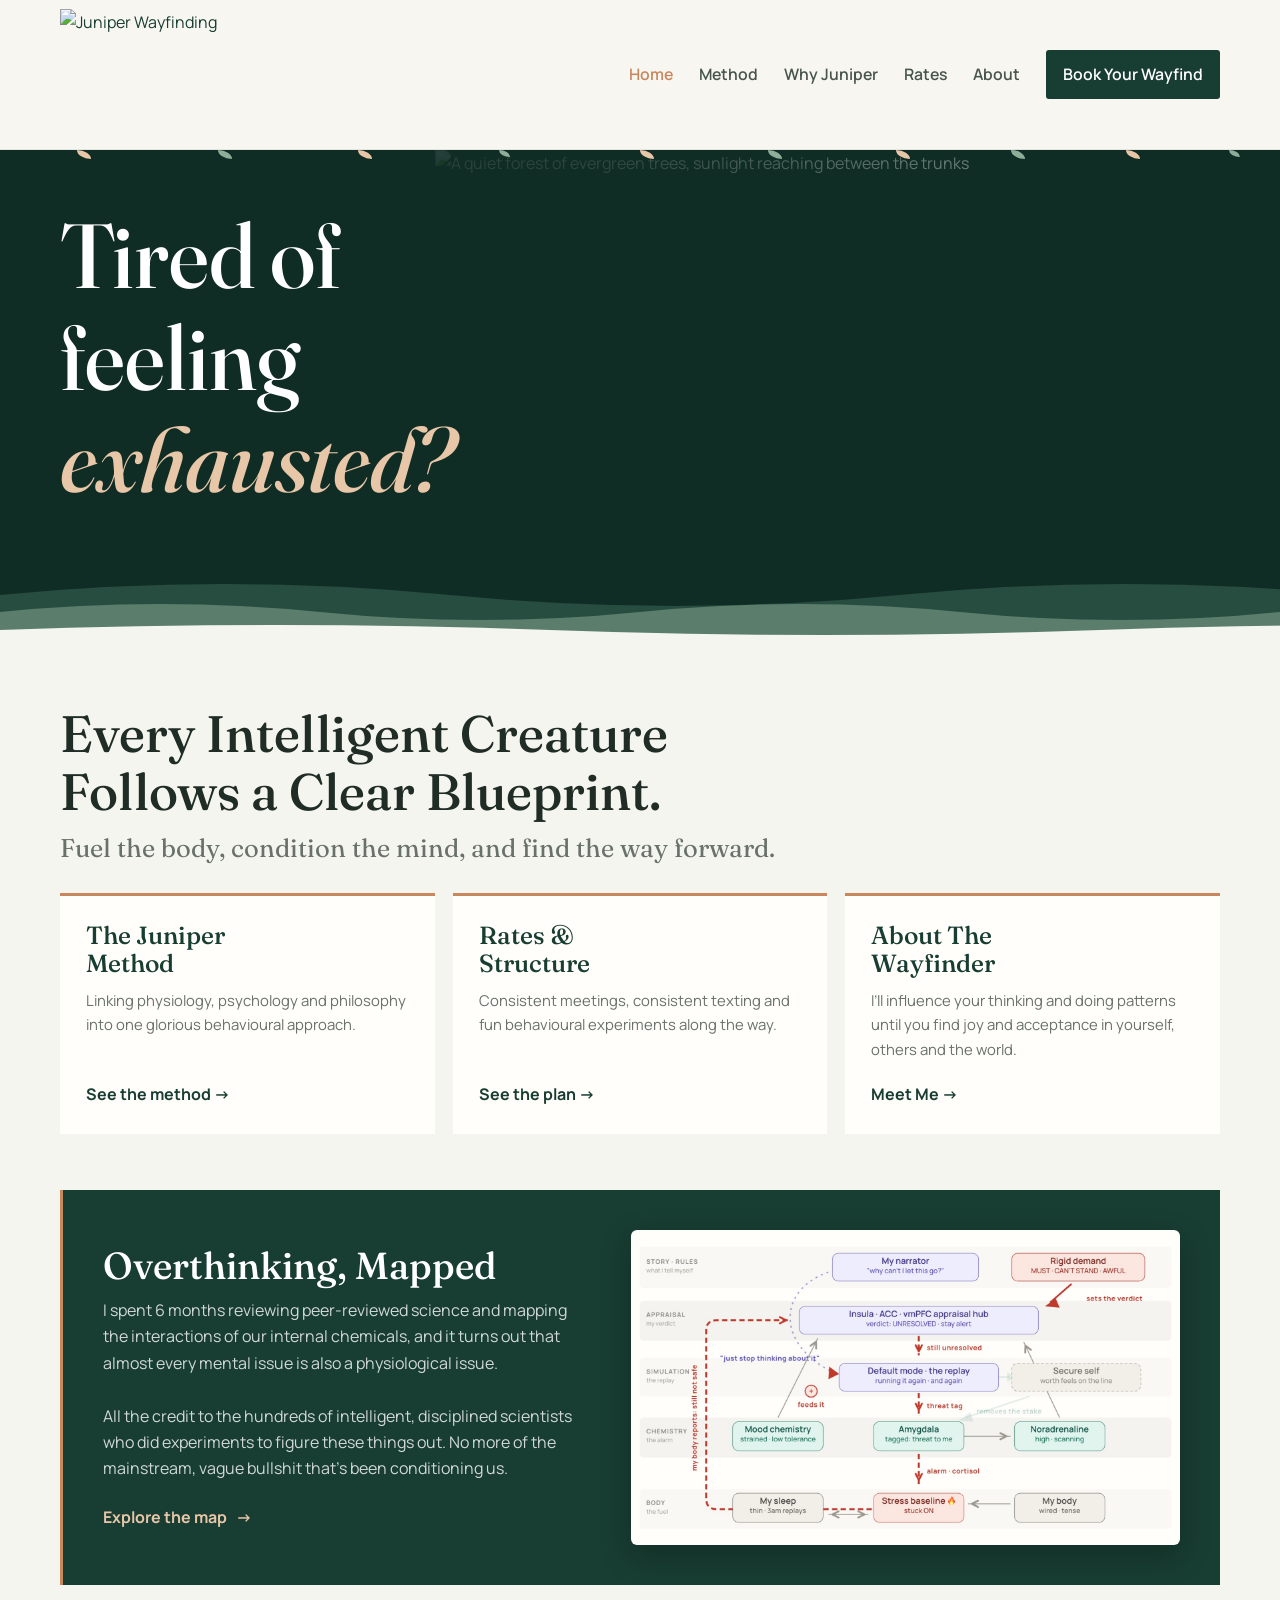
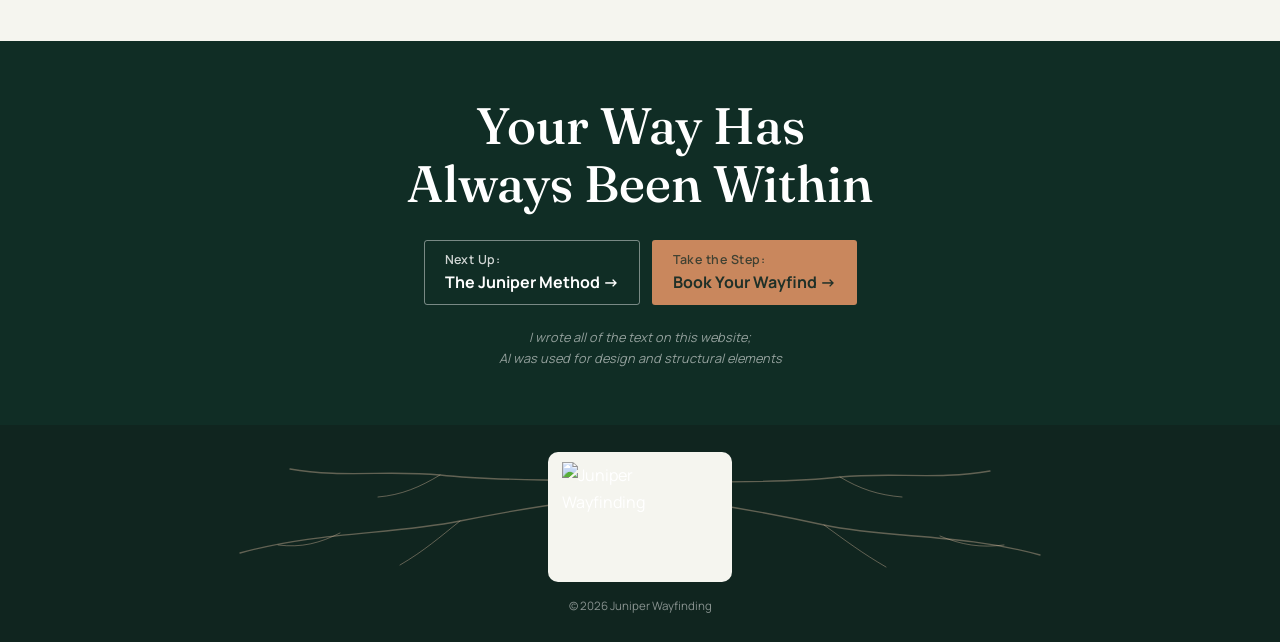
==== index.html @ cd5b99d9 "Update About, Method and home copy; single closing button on About - About: revised story, mistakes " ====
<!doctype html>
<html lang="en">
<head>
	<meta charset="utf-8"><meta name="viewport" content="width=device-width, initial-scale=1"><meta name="theme-color" content="#183d32">
	<meta name="description" content="Juniper Wayfinding offers therapy by video and phone that brings together physiology, psychology and philosophy to steady your body, untangle your mind and grow a secure sense of worth and direction. Tired of feeling exhausted, confused or hopeless? Start with a free 23-minute call.">
	<title>Juniper Wayfinding | Therapy for Body, Mind &amp; Meaning</title>
	<link rel="icon" href="favicon.svg" type="image/svg+xml"><link rel="icon" href="favicon-32.png" sizes="32x32" type="image/png"><link rel="apple-touch-icon" href="apple-touch-icon.png">
	<meta property="og:type" content="website"><meta property="og:site_name" content="Juniper Wayfinding"><meta property="og:title" content="Juniper Wayfinding | Therapy for Body, Mind &amp; Meaning"><meta property="og:description" content="Whole-person therapy for body, mind and worth, by video or phone. Start with a free 23-minute call."><meta property="og:url" content="https://juniperwayfinding.ca/"><meta property="og:image" content="https://juniperwayfinding.ca/og-image.png"><meta property="og:image:width" content="1200"><meta property="og:image:height" content="630"><meta property="og:image:alt" content="Juniper Wayfinding logo"><meta name="twitter:card" content="summary_large_image">
	<link rel="preconnect" href="https://fonts.googleapis.com"><link rel="preconnect" href="https://fonts.gstatic.com" crossorigin>
	<link href="https://fonts.googleapis.com/css2?family=Fraunces:ital,opsz,wght@0,9..144,400;0,9..144,500;0,9..144,600;1,9..144,400;1,9..144,500&family=Manrope:wght@400;500;600;700&display=swap" rel="stylesheet"><link rel="stylesheet" href="site.css">
</head>
<body>
	<header class="site-header home-header"><nav class="nav-wrap shell" aria-label="Main navigation">
		<a class="brand" href="index.html" aria-label="Juniper Wayfinding home"><img class="brand-logo" src="logo_tr.png" width="600" height="421" alt="Juniper Wayfinding"></a>
		<button class="menu-toggle" type="button" aria-label="Open navigation" aria-expanded="false" aria-controls="site-links"><svg viewBox="0 0 24 24" fill="none" stroke="currentColor" stroke-width="1.8" aria-hidden="true"><path d="M4 7h16M4 12h16M4 17h16"/></svg></button>
		<div class="nav-links" id="site-links"><a href="index.html" aria-current="page">Home</a><a href="method.html">Method</a><a href="why-juniper.html">Why Juniper</a><a href="rates.html">Rates</a><a href="about.html">About</a><a class="nav-book" href="booking.html">Book Your Wayfind</a></div>
	</nav></header>
	<main>
		<section class="hero" aria-labelledby="hero-title">
			<img class="hero-image" src="https://images.unsplash.com/photo-1448375240586-882707db888b?auto=format&fit=crop&w=2000&q=85" alt="A quiet forest of evergreen trees, sunlight reaching between the trunks" fetchpriority="high">
			<div class="hero-inner shell">
				<div class="hero-copy">
										<h1 id="hero-title"><span class="sr-only">Tired of feeling exhausted, confused or hopeless?</span><span aria-hidden="true">Tired of<br>feeling<br><em><span class="hero-word">exhausted</span>?</em></span></h1>
				</div>
			</div>
			<div class="hero-leaves" aria-hidden="true"><span class="hl hl-1"><i></i></span><span class="hl hl-2"><i></i></span><span class="hl hl-3"><i></i></span><span class="hl hl-4"><i></i></span><span class="hl hl-5"><i></i></span><span class="hl hl-6"><i></i></span><span class="hl hl-7"><i></i></span><span class="hl hl-8"><i></i></span><span class="hl hl-9"><i></i></span><span class="hl hl-10"><i></i></span></div>
			<div class="hero-ridge" aria-hidden="true"><div class="ridge ridge-back"></div><div class="ridge ridge-mid"></div><div class="ridge ridge-front"></div></div>
		</section>
		<section class="section"><div class="shell"><div class="section-head reveal"><h2>Every Intelligent Creature Follows a Clear Blueprint.</h2><p class="equation-sub">Fuel the body, condition the mind, and find the way forward.</p></div>
			<div class="home-paths">
				<a class="path-link reveal" href="method.html"><h3>The Juniper<br>Method</h3><p>Linking physiology, psychology and philosophy into one glorious behavioural approach.</p><span>See the method →</span></a>
				<a class="path-link reveal" href="rates.html"><h3>Rates &amp;<br>Structure</h3><p>Consistent meetings, consistent texting and fun behavioural experiments along the way.</p><span>See the plan →</span></a>
				<a class="path-link reveal" href="about.html"><h3>About The<br>Wayfinder</h3><p>I’ll influence your thinking and doing patterns until you find joy and acceptance in yourself, others and the world.</p><span>Meet Me →</span></a>
			</div>
		</div></section>
		<section class="proof"><div class="shell"><a class="proof-card reveal" href="ruminate.html"><div><h2>Overthinking, Mapped</h2><p>I spent 6 months reviewing peer-reviewed science and mapping the interactions of our internal chemicals, and it turns out that almost every mental issue is also a physiological issue.<br><br>All the credit to the hundreds of intelligent, disciplined scientists who did experiments to figure these things out. No more of the mainstream, vague bullshit that's been conditioning us.</p><span class="proof-cta">Explore the map <span aria-hidden="true">→</span></span></div><figure class="proof-visual"><img src="model-preview.jpg" width="1600" height="900" loading="lazy" alt="Demetri’s overthinking map: a red loop running from the appraisal hub through the replay, amygdala and stress baseline, then back up through the body."></figure></a></div></section>
		<section class="closing closing-leaves"><div class="leaf-fall-zone" aria-hidden="true"><span class="leaf leaf-1"></span><span class="leaf leaf-2"></span><span class="leaf leaf-3"></span><span class="leaf leaf-4"></span><span class="leaf leaf-5"></span><span class="leaf leaf-6"></span></div><div class="shell"><h2>Your Way Has Always Been Within</h2><div class="actions" style="justify-content:center"><a class="button button-quiet" href="method.html"><span class="button-lines"><span class="button-kicker">Next Up:</span><span>The Juniper Method&nbsp;<span aria-hidden="true">→</span></span></span></a><a class="button button-shine" href="booking.html"><span class="button-lines"><span class="button-kicker">Take the Step:</span><span>Book Your Wayfind&nbsp;<span aria-hidden="true">→</span></span></span></a></div><p class="ai-note">I wrote all of the text on this website;<br>AI was used for design and structural elements</p></div></section>
	</main>
	<footer class="footer"><svg class="footer-roots" viewBox="0 0 1200 150" preserveAspectRatio="xMidYMin slice" aria-hidden="true"><path class="fr-1" pathLength="1" d="M600 70C540 74 480 84 420 96C350 110 280 106 200 128"/><path class="fr-1" pathLength="1" d="M600 70C660 76 720 86 784 100C850 114 920 108 1000 130"/><path class="fr-2" pathLength="1" d="M600 60C540 52 470 58 400 50C350 45 300 53 250 44"/><path class="fr-2" pathLength="1" d="M600 60C660 54 730 60 800 52C850 47 900 55 950 46"/><path class="fr-2" pathLength="1" d="M600 84C570 102 548 118 516 142"/><path class="fr-2" pathLength="1" d="M600 84C630 104 658 122 690 146"/><path class="fr-3" pathLength="1" d="M420 96C400 112 384 126 360 140"/><path class="fr-3" pathLength="1" d="M300 108C280 118 262 123 238 120"/><path class="fr-3" pathLength="1" d="M784 100C806 116 822 128 846 142"/><path class="fr-3" pathLength="1" d="M900 111C922 120 940 123 964 120"/><path class="fr-3" pathLength="1" d="M400 50C380 62 362 70 338 72"/><path class="fr-3" pathLength="1" d="M800 52C820 64 838 70 862 72"/></svg>
		<div class="footer-inner shell"><a class="brand" href="index.html"><img class="brand-logo" src="logo_tr.png" width="600" height="421" alt="Juniper Wayfinding"></a><p class="footer-copy">© <span id="year"></span> Juniper Wayfinding</p></div>
	</footer>
	<script src="site.js" defer></script>
</body>
</html>
---- site.css ----
:root{--space:56px;--forest:#183d32;--deep:#102d25;--green:#315b4b;--orange:#c9875d;--orange-light:#e8c6a8;--stone:#747c76;--stone-light:#e3e6df;--paper:#f5f5ef;--white:#fffefa;--ink:#202c26;--muted:#69716b;--serif:"Fraunces",Georgia,serif;--sans:"Manrope",sans-serif;--content:1160px}
:focus-visible{outline:2px solid var(--orange);outline-offset:4px}.hero-copy{animation:copy-arrive .8s cubic-bezier(.2,.7,.2,1) both}@keyframes copy-arrive{from{opacity:0;transform:translateY(12px)}to{opacity:1;transform:translateY(0)}}.path-link{transition:box-shadow .25s}.path-link:hover{box-shadow:0 12px 28px rgb(24 61 50 / 9%)}
*{box-sizing:border-box}html{scroll-behavior:smooth;scroll-padding-top:90px}body{margin:0;background:var(--paper);color:var(--ink);font:16px/1.65 var(--sans);-webkit-font-smoothing:antialiased}img{display:block;max-width:100%}a{color:inherit}button,input,select,textarea{font:inherit}.shell{width:min(var(--content),calc(100% - 48px));margin-inline:auto}.eyebrow{margin:0 0 14px;color:var(--orange);font-size:.73rem;font-weight:700;letter-spacing:.13em;text-transform:uppercase}h1,h2,h3,p{margin-top:0}h1,h2,h3{font-family:var(--serif);font-weight:500;line-height:1.12}h2{margin-bottom:20px;font-size:clamp(2.2rem,4vw,3.45rem)}h3{font-size:1.35rem}.lede{max-width:660px;color:var(--muted);font-size:1.08rem}.section{padding:var(--space) 0}.section-flush-top{padding-top:0}.section-head{max-width:740px;margin-bottom:calc(var(--space) * .5)}.section-head p:last-child{margin-bottom:0}.button{display:inline-flex;min-height:49px;align-items:center;justify-content:center;gap:9px;padding:12px 20px;border:1px solid transparent;border-radius:3px;background:var(--orange);color:#1f3028;font-weight:700;text-decoration:none;transition:background .2s}.button:hover{background:#e79b70}.button-green{background:var(--forest);color:white}.button-green:hover{background:var(--green)}.button-quiet{border-color:rgb(255 255 255 / 44%);background:transparent;color:white}.button-quiet:hover{background:rgb(255 255 255 / 10%)}.actions{display:flex;flex-wrap:wrap;align-items:center;gap:12px}
.site-header{position:sticky;z-index:20;top:0;border-bottom:1px solid rgb(24 61 50 / 9%);background:rgb(247 246 240 / 95%);backdrop-filter:blur(14px)}.nav-wrap{display:flex;min-height:76px;align-items:center;justify-content:space-between;gap:26px}.brand{display:inline-flex;align-items:center;gap:11px;color:var(--forest);text-decoration:none}.brand-mark{width:36px;height:42px}.brand-name{display:grid;gap:1px;font-size:1rem;font-weight:700;line-height:1.1}.brand-name small{color:var(--stone);font-size:.64rem;font-weight:600;letter-spacing:.13em;text-transform:uppercase}.nav-links{display:flex;align-items:center;gap:26px}.nav-links a{color:#47554d;font-size:.99rem;font-weight:600;text-decoration:none;transition:color .2s}.nav-links a:hover,.nav-links a[aria-current=page]{color:var(--orange)}.nav-links .nav-sub{display:none}.nav-links .nav-book{padding:11px 17px;border-radius:3px;background:var(--forest);color:white}.nav-links .nav-book:hover{background:var(--green);color:white}.menu-toggle{display:none;width:44px;height:44px;border:1px solid var(--stone-light);border-radius:3px;background:transparent;color:var(--forest);cursor:pointer}.menu-toggle svg{width:20px;height:20px}
.hero{position:relative;display:flex;align-items:center;overflow:hidden;background:var(--deep);color:white}.hero::before{position:absolute;z-index:1;inset:0;background:linear-gradient(90deg,rgb(16 45 37 / 97%) 0%,rgb(16 45 37 / 85%) 48%,rgb(16 45 37 / 28%) 100%);content:""}.hero-image{position:absolute;inset:0 0 0 34%;width:66%;height:100%;object-fit:cover;object-position:center 54%;opacity:.82}.hero-inner{position:relative;z-index:2;padding-block:55px 115px}.hero-copy{max-width:650px}.hero .eyebrow,.page-hero .eyebrow{color:var(--orange-light)}.hero h1{max-width:700px;margin-bottom:24px;font-size:clamp(3.2rem,7.1vw,6.2rem);letter-spacing:0}.hero h1 em{color:var(--orange-light);font-weight:500}.hero-copy>p:not(.eyebrow){max-width:min(520px,85%);margin-bottom:0;color:rgb(255 255 255 / 84%);font-size:1.5rem}.hero-note{display:flex;align-items:center;gap:11px;margin-top:40px;color:rgb(255 255 255 / 74%);font-size:.82rem}.hero-note span{width:36px;height:1px;background:var(--orange)}.page-hero{position:relative;overflow:hidden;padding:calc(var(--space) * 1.15) 0;background:var(--forest);color:white}.page-hero h1{max-width:800px;margin-bottom:18px;font-size:clamp(2.9rem,6vw,5.2rem)}.page-hero h1:last-child{margin-bottom:0}.hero-warning{color:var(--orange-light)}.page-hero p:not(.eyebrow){max-width:650px;margin-bottom:0;color:rgb(255 255 255 / 79%);font-size:1.25rem}.page-hero .shell{position:relative;z-index:2}.page-hero-image{position:absolute;inset:0 0 0 48%;width:52%;height:100%;object-fit:cover;opacity:.28;mask-image:linear-gradient(90deg,transparent,black 35%)}
.belief{padding:25px 0;background:var(--orange);color:#27362e}.belief-inner{display:flex;align-items:center;justify-content:space-between;gap:32px}.belief p{max-width:830px;margin:0;font-family:var(--serif);font-size:clamp(1.25rem,2.5vw,1.9rem);line-height:1.35}.belief-label{flex:0 0 auto;font-size:.7rem;font-weight:700;letter-spacing:.12em;text-transform:uppercase}.questions{background:#f0f0e9}.question-grid{display:grid;grid-template-columns:.8fr 1.2fr;gap:65px;align-items:start}.question-grid h2{max-width:440px}.question-list{display:grid;grid-template-columns:1fr 1fr;gap:0 28px;margin:0;padding:0;list-style:none}.question-list li{position:relative;padding:10px 0 10px 22px;border-top:1px solid #d7dbd4;color:#425148;font-family:var(--serif);font-size:1.28rem;line-height:1.4}.question-list li::before{position:absolute;top:calc(10px + .7em - 3px);left:2px;width:6px;height:6px;border-radius:50%;background:var(--orange);content:""}.home-paths{display:grid;grid-template-columns:repeat(auto-fit,minmax(230px,1fr));gap:18px}.path-link{display:flex;min-height:190px;flex-direction:column;align-items:flex-start;padding:26px;border-top:3px solid var(--orange);background:var(--white);text-decoration:none;transition:box-shadow .25s}.path-link span{margin-top:auto;color:var(--forest);font-weight:700}.path-link h3{margin-bottom:10px;color:var(--forest);font-size:1.55rem}.path-link p{margin:0 0 20px;color:var(--muted);font-size:.93rem}.home-end{padding:57px 0;background:var(--forest);color:white}.home-end .shell{display:flex;align-items:center;justify-content:space-between;gap:28px}.home-end h2{max-width:630px;margin:0;font-size:clamp(1.8rem,3.3vw,2.7rem)}
.method-intro{display:grid;grid-template-columns:1fr .75fr;align-items:end;gap:44px}.method-intro .lede{margin-bottom:5px}.tree-map{display:grid;grid-template-columns:1fr 1fr;align-items:center;gap:clamp(30px,7vw,90px);margin-top:45px;padding:34px;border:1px solid var(--stone-light);background:var(--white)}.tree-art{width:100%;max-width:400px;margin-inline:auto}.tree-list{display:grid;gap:21px}.truth-list{margin:0;padding:0;list-style:none}.truth-list li{position:relative;padding-left:20px}.truth-list li+li{margin-top:6px}.truth-list li::before{position:absolute;top:.7em;left:2px;width:6px;height:6px;margin-top:-3px;border-radius:50%;background:var(--orange);content:""}.why .prose p.source-link{margin-top:34px;padding-top:22px;border-top:1px solid rgb(255 255 255 / 18%);color:rgb(255 255 255 / 65%);font-size:.92rem}.source-link a{display:block;margin-bottom:4px;color:var(--orange-light);font-family:var(--serif);font-size:1.3rem;text-decoration:none}.source-link a:hover{text-decoration:underline;text-underline-offset:4px}.hero-jumps{margin-top:30px}.equation-sub{margin:-8px 0 0;color:var(--muted);font-family:var(--serif);font-size:clamp(1.25rem,2vw,1.6rem);line-height:1.3}.about-copy p a{color:var(--orange-light);text-underline-offset:3px}.about-copy p a:hover{color:white}.about-copy .beliefs-lead{margin-top:26px;color:var(--orange-light)!important;font-family:var(--serif);font-size:1.3rem}.credentials-lead{margin:0 0 14px;color:var(--muted);font-family:var(--serif);font-size:1.6rem;line-height:1.25;font-style:italic}.quick:has(+ .layers-section){padding-bottom:calc(var(--space) * .6)}.quick-flow>:last-child{margin-bottom:0}.layers-section{padding-top:calc(var(--space) * .6)}.method-intro h2{margin-bottom:0}.layers-section .tree-photo{margin-top:calc(var(--space) * .4)}.tree-photo{margin:calc(var(--space) * .6) 0 0}.tree-photo img{display:block;width:100%;height:auto;aspect-ratio:2056/1536;object-fit:cover;object-position:92.6% 50%;--lean:6%;clip-path:polygon(var(--lean) 0,100% 0,calc(100% - var(--lean)) 100%,0 100%)}.tree-step{display:grid;grid-template-columns:46px 1fr;gap:15px}.step-number{display:grid;width:42px;height:42px;place-items:center;border:1px solid var(--orange);border-radius:50%;color:var(--forest);font-family:var(--serif);font-size:1.2rem}.tree-step h3{margin:0 0 5px;color:var(--forest);font-size:1.3rem}.tree-step p{margin:0;color:var(--muted);font-size:.93rem}.layers{display:grid;gap:14px;margin-top:calc(var(--space) * .6)}.layer{display:grid;grid-template-columns:68px minmax(210px,.75fr) 1.25fr;gap:22px;padding:28px 0;border-top:1px solid var(--stone-light)}.layer-index{color:var(--orange);font-family:var(--serif);font-size:2.15rem}.layer h3{margin:0 0 12px;color:var(--forest);font-size:1.7rem}.layer blockquote{margin:0;color:var(--stone);font-family:var(--serif);font-size:1rem;font-style:italic;line-height:1.55}.layer-content>p{margin-bottom:14px;color:var(--muted)}.practice-list{display:grid;grid-template-columns:1fr 1fr;gap:9px 18px;margin:0;padding:0;list-style:none}.practice-list li{display:flex;gap:9px;color:#46534b;font-size:.9rem}.practice-list li::before{color:var(--orange);content:"✦"}.method-close{max-width:780px;margin:38px auto 0;text-align:center}.method-close p{color:var(--muted)}
.about{background:var(--forest);color:white}.about-grid{display:grid;grid-template-columns:.8fr 1fr;align-items:center;gap:clamp(45px,8vw,100px)}.about-photo{position:relative;min-height:480px}.about-photo img{width:100%;height:480px;object-fit:cover;object-position:center}.about-photo::after{position:absolute;inset:15px -15px -15px 15px;z-index:-1;border:1px solid var(--orange);content:""}.about .eyebrow{color:var(--orange-light)}.about-copy p{color:rgb(255 255 255 / 78%)}.signature{margin-top:26px;color:var(--orange-light)!important;font-family:var(--serif);font-size:1.4rem}.values{display:grid;grid-template-columns:repeat(3,1fr);gap:28px;margin-top:48px;padding-top:27px;border-top:1px solid rgb(255 255 255 / 22%)}.values strong{display:block;margin-bottom:6px;color:var(--orange-light);font-family:var(--serif);font-size:1.24rem;font-weight:500}.values span{color:rgb(255 255 255 / 70%);font-size:.88rem}.rates-grid,.booking-grid{display:grid;grid-template-columns:1fr 1fr;gap:clamp(42px,8vw,90px);align-items:start}.rate-list{border-top:1px solid #d9ddd5}.rate-row{display:flex;align-items:start;justify-content:space-between;gap:18px;padding:21px 0;border-bottom:1px solid #d9ddd5}.rate-row h3{margin:0 0 5px;color:var(--forest);font-size:1.2rem}.rate-row p{margin:0;color:var(--muted);font-size:.9rem}.rate-value{flex:0 0 auto;color:var(--forest);font-size:.9rem;font-weight:700;text-align:right}.rate-note{margin-top:23px;padding:25px;border-left:3px solid var(--orange);background:#edeee8}.rate-note h3{color:var(--forest);font-size:1.4rem}.rate-note p{margin-bottom:13px;color:var(--muted);font-size:.93rem}.rate-note p:last-child{margin:0}.rate-note a{color:var(--forest);font-weight:700;text-underline-offset:3px}.booking{background:#edeee8}.booking-copy>p{color:var(--muted)}.booking-points{display:grid;gap:13px;margin:28px 0 0;padding:0;list-style:none}.booking-points li{display:flex;gap:12px;color:#46534b}.booking-points li::before{color:var(--orange);content:"✦"}.booking-form{padding:30px;background:var(--white)}.form-row{display:grid;grid-template-columns:1fr 1fr;gap:16px}.field{display:grid;gap:7px;margin-bottom:16px}.field label{color:var(--forest);font-size:.83rem;font-weight:700}.field input,.field select,.field textarea{width:100%;min-height:47px;padding:11px 12px;border:1px solid #cdd2ca;border-radius:2px;outline:none;background:white;color:var(--ink)}.field textarea{min-height:94px;resize:vertical}.field input:focus,.field select:focus,.field textarea:focus{border-color:var(--green);box-shadow:0 0 0 3px rgb(49 91 75 / 13%)}.privacy-note{margin:0 0 18px;color:var(--stone);font-size:.79rem}.booking-form .button{border:0;cursor:pointer}.form-status{min-height:1.5em;margin:13px 0 0;color:var(--forest);font-size:.89rem}.closing{padding:var(--space) 0;background:var(--deep);color:white;text-align:center}.closing .eyebrow{color:var(--orange-light)}.closing h2{max-width:760px;margin:0 auto 18px;text-wrap:balance}.closing h2+.actions{margin-top:28px}.closing p{max-width:580px;margin:0 auto 25px;color:rgb(255 255 255 / 75%)}.closing .closing-lede{font-size:1.25rem;text-wrap:balance}.footer{padding:27px 0;background:#10251f;color:rgb(255 255 255 / 72%)}.footer-inner{display:grid;grid-template-columns:auto 1fr;align-items:center;gap:20px 34px}.footer-copy{grid-column:1/-1;margin:0;padding-top:16px;border-top:1px solid rgb(255 255 255 / 12%);color:rgb(255 255 255 / 50%);font-size:.72rem!important;text-align:left}.footer-contact{display:grid;gap:2px;text-align:left}.footer .brand{color:white}.footer .brand-name small{color:rgb(255 255 255 / 62%)}.footer p{margin:0;font-size:.78rem}.footer-links{display:flex;gap:18px}.footer-links a{font-size:.82rem;text-decoration:none}.footer-links a:hover{color:var(--orange-light)}.reveal{opacity:0;transform:translateY(18px);transition:opacity .65s,transform .65s}.reveal.is-visible{opacity:1;transform:translateY(0)}
@media(prefers-reduced-motion:reduce){*,*::before,*::after{scroll-behavior:auto!important;animation-duration:.01ms!important;animation-iteration-count:1!important;transition-duration:.01ms!important}.reveal{opacity:1;transform:none}}
@media(max-width:1080px){.nav-links{gap:16px}.nav-links a{font-size:.92rem}}
@media(max-width:940px){.menu-toggle{display:grid;place-items:center}.nav-links{position:absolute;top:100%;right:0;left:0;display:none;align-items:stretch;gap:0;padding:6px 24px 14px;border-bottom:1px solid var(--stone-light);background:var(--paper)}.nav-links.is-open{display:grid}.nav-links .nav-sub{display:block;margin-top:-5px;padding:3px 8px 2px 22px;border-left:2px solid var(--orange-light);margin-left:10px;color:var(--muted);font-size:.88rem}.nav-links a{padding:8px;font-size:1.09rem}.nav-links .nav-book,.nav-links .nav-book:hover{margin-top:0;padding:8px;border-radius:0;background:none;color:#47554d;text-align:left}.nav-links .nav-book:hover{color:var(--orange)}}
@media(max-width:850px){.question-grid{gap:34px}.layer{grid-template-columns:54px minmax(180px,.75fr) 1.25fr;gap:16px}.rates-grid,.booking-grid{gap:40px}}
@media(max-width:680px){:root{--space:44px}html{scroll-padding-top:72px}.shell{width:min(var(--content),calc(100% - 36px))}.section{padding:var(--space) 0}.nav-wrap{min-height:68px}.hero::before{background:linear-gradient(90deg,rgb(16 45 37 / 89%),rgb(16 45 37 / 56%)),linear-gradient(0deg,rgb(16 45 37 / 40%),transparent)}.hero-image{inset:0;width:100%;opacity:.65;object-position:58% center}.hero-inner{padding-block:37px 110px}.hero h1{font-size:clamp(2.85rem,13vw,4.6rem)}.hero-copy>p:not(.eyebrow){font-size:1.375rem}.hero-note{margin-top:32px}.page-hero{padding:calc(var(--space) * 1.15) 0}.page-hero-image{inset:0;width:100%;opacity:.18;mask-image:linear-gradient(90deg,transparent,black)}.belief-inner,.home-end .shell{align-items:flex-start;flex-direction:column;gap:13px}.belief-label{font-size:.65rem}.question-grid,.method-intro,.rates-grid,.booking-grid,.about-grid{grid-template-columns:1fr;gap:28px}.question-list{grid-template-columns:1fr}.question-list li{font-size:1.2rem}.home-paths{grid-template-columns:1fr}.path-link{min-height:160px}.tree-map{grid-template-columns:1fr;gap:20px;margin-top:30px;padding:20px 16px}.tree-art{max-width:310px}.tree-list{gap:17px}.layers{margin-top:calc(var(--space) * .6)}.layer{grid-template-columns:42px 1fr;gap:8px 13px;padding:24px 0}.layer-index{grid-row:span 2;font-size:1.8rem}.layer h3{font-size:1.5rem}.layer blockquote{margin-bottom:8px;font-size:.96rem}.layer-content{grid-column:2}.practice-list{grid-template-columns:1fr;gap:8px}.about-photo,.about-photo img{min-height:340px;height:340px}.values{grid-template-columns:1fr;gap:16px;margin-top:34px}.rate-note{padding:21px}.rate-row{gap:10px}.rate-value{font-size:.82rem}.booking-form{padding:22px 18px}.form-row{grid-template-columns:1fr;gap:0}.footer-inner{grid-template-columns:1fr;justify-items:center;gap:16px}.footer-copy,.footer-contact,.footer-info{text-align:center}.footer-copy{justify-self:stretch}.footer-links{flex-wrap:wrap}}
/* ---- Added: content pages ---- */
.footer-crisis{padding:16px 0;border-bottom:1px solid rgb(255 255 255 / 12%);margin-bottom:26px}.footer-crisis p{max-width:900px;margin:0;color:rgb(255 255 255 / 62%);font-size:.74rem;line-height:1.55}.footer-crisis strong{color:var(--orange-light)}.footer-crisis a{color:white;font-weight:700;text-underline-offset:3px}.footer:has(.footer-crisis){padding-top:0}
.crisis-panel{padding:24px 26px;border-left:4px solid var(--orange);background:var(--white)}.crisis-panel h3{margin-bottom:8px;color:var(--forest);font-size:1.3rem}.crisis-panel p{margin:0 0 8px;color:#46534b}.crisis-panel p:last-child{margin:0}.crisis-panel a{color:var(--forest);font-weight:700;text-underline-offset:3px}
.intro{padding:78px 0 30px}.intro p{max-width:860px;margin:0;color:var(--forest);font-family:var(--serif);font-size:clamp(1.35rem,2.6vw,1.95rem);line-height:1.45}
.basics{display:grid;grid-template-columns:repeat(3,1fr);gap:0;border-top:1px solid #d9ddd5;border-bottom:1px solid #d9ddd5}.basics>div{padding:24px 24px 24px 0}.basics>div+div{padding-left:24px;border-left:1px solid #d9ddd5}.basics h3{margin-bottom:6px;color:var(--forest);font-size:1.2rem}.basics p{margin:0;color:var(--muted);font-size:.95rem}.basics a{color:var(--forest);font-weight:700;text-underline-offset:3px}
.faith-note{position:relative;overflow:hidden;max-width:820px;margin:0;padding:34px 26px;border:1px solid var(--stone-light);border-top:0;border-bottom:0;border-left:3px solid var(--orange);background:var(--white);color:#46534b}.faith-note::before,.faith-note::after{position:absolute;left:0;right:0;height:12px;content:"";animation:faith-current 6s linear infinite}.faith-note::before{top:0;background:url("data:image/svg+xml,%3Csvg xmlns='http://www.w3.org/2000/svg' width='120' height='12'%3E%3Cpath d='M0 0H120V6Q90 12 60 6T0 6Z' fill='%23f0f0e9'/%3E%3Cpath d='M0 6Q30 0 60 6T120 6' fill='none' stroke='%23c9875d' stroke-width='1.5'/%3E%3C/svg%3E") repeat-x 0 0/120px 12px}.faith-note::after{bottom:0;background:url("data:image/svg+xml,%3Csvg xmlns='http://www.w3.org/2000/svg' width='120' height='12'%3E%3Cpath d='M0 6Q30 0 60 6T120 6V12H0Z' fill='%23f0f0e9'/%3E%3Cpath d='M0 6Q30 0 60 6T120 6' fill='none' stroke='%23c9875d' stroke-width='1.5'/%3E%3C/svg%3E") repeat-x 0 0/120px 12px;animation-duration:9s;animation-direction:reverse}.faith-note p{position:relative;z-index:1}.faith-title{position:relative;z-index:1;margin:0;color:var(--forest);font-size:clamp(1.6rem,3vw,2.1rem);line-height:1.2}.quick-flow{max-width:820px;padding-left:26px}.ask-block{position:relative;padding-top:32px}.ask-block::before{position:absolute;top:0;bottom:0;left:-26px;width:3px;background:linear-gradient(var(--orange),var(--orange) 55%,rgb(201 135 93 / 0));content:""}@keyframes faith-current{to{background-position-x:120px}}.faith-note p{margin:0}.faith-note p+p{margin-top:10px}
.quick{background:#f0f0e9}.quick-grid{display:grid;grid-template-columns:1fr 1fr;gap:clamp(34px,6vw,70px);align-items:start}.quick-grid .lede{color:#46534b}.root-line{margin-top:14px;padding-top:18px;border-top:1px solid #d7dbd4;color:var(--forest);font-family:var(--serif);font-size:1.2rem;line-height:1.45}
.practice-list.detailed{grid-template-columns:1fr;gap:12px}.practice-list.detailed li{font-size:.94rem;line-height:1.55}.practice-list.detailed strong{color:var(--forest)}
.prose{max-width:720px}.prose p{color:#3d4a42;font-size:1.06rem;line-height:1.8}.prose-wide{max-width:780px;margin-inline:auto}
.why{background:var(--deep);color:white}.why .eyebrow{color:var(--orange-light)}.why h2{max-width:720px}.why .prose p{color:rgb(255 255 255 / 80%)}.why .prose p.pull{margin:34px 0;padding-left:22px;border-left:3px solid var(--orange);color:var(--orange-light);font-family:var(--serif);font-size:clamp(1.15rem,2vw,1.45rem);line-height:1.4}
.patterns{display:grid;gap:22px}.pattern{display:grid;grid-template-columns:minmax(220px,.8fr) 1.4fr;gap:clamp(22px,4vw,48px);padding:30px;background:var(--white);border-top:3px solid var(--orange)}.pattern h3{margin-bottom:16px;color:var(--forest);font-size:1.6rem}.quick-fix{margin:0;padding:14px 16px;background:#f0f0e9;color:var(--muted);font-size:.9rem}.quick-fix b,.root-label{display:block;margin-bottom:4px;color:var(--stone);font-size:.68rem;font-weight:700;letter-spacing:.13em;text-transform:uppercase}.root-label{color:var(--orange);margin-bottom:10px;font-size:.88rem}.root-steps{display:grid;gap:0;margin:0;padding:0;list-style:none}.root-steps li{display:grid;grid-template-columns:92px 1fr;gap:14px;padding:12px 0;border-top:1px solid var(--stone-light);color:#46534b;font-size:.95rem}.root-steps li:first-child{border-top:0;padding-top:0}.root-steps span{color:var(--forest);font-family:var(--serif);font-size:1rem}
.price{display:flex;flex-wrap:wrap;align-items:flex-end;gap:14px 40px;margin:0 0 20px}.price div{display:grid}.price strong{color:var(--forest);font-family:var(--serif);font-size:clamp(3rem,6vw,4.4rem);font-weight:500;line-height:1}.price span{color:var(--stone);font-size:.9rem;font-weight:700;letter-spacing:.12em;text-transform:uppercase}.price .plus{align-self:center;color:var(--orange);font-family:var(--serif);font-size:2rem}
.feature-grid{display:grid;grid-template-columns:1fr 1fr;gap:18px;margin-top:10px}.feature{padding:28px;background:var(--white);border-top:3px solid var(--forest)}.feature h3{margin-bottom:10px;color:var(--forest);font-size:1.4rem}.feature p{margin:0;color:var(--muted)}.feature .fine{margin-top:12px;font-size:.84rem;color:var(--stone)}
.credentials{display:grid;gap:0;margin:0 0 22px;padding:0;list-style:none;border-top:1px solid #d9ddd5}.credentials:last-child{margin-bottom:0}.credentials li{display:flex;gap:12px;padding:14px 0;border-bottom:1px solid #d9ddd5;color:var(--forest);font-family:var(--serif);font-size:1.15rem}.credentials li::before{color:var(--orange);content:"✦";font-family:var(--sans);font-size:.9rem;line-height:1.9}
.not-box{padding:clamp(26px,4vw,42px);background:#3a2a20;color:white;border-left:5px solid var(--orange)}.not-box h2{color:white;font-size:clamp(1.9rem,3.4vw,2.6rem)}.not-box p{max-width:780px;color:rgb(255 255 255 / 86%);font-size:1.04rem;line-height:1.75}.not-box p:last-child{margin-bottom:0}.not-box strong{color:var(--orange-light)}.not-box a{color:white}
.story-hero{padding:calc(var(--space) * 1.15) 0 calc(var(--space) * .75);background:#ece8df;color:var(--ink)}.story-hero .eyebrow{color:#a8663f}.story-hero h1{max-width:760px;margin-bottom:16px;color:#2e2a24;font-size:clamp(2.6rem,5.4vw,4.4rem)}.story-hero p{max-width:600px;margin:0;color:#6b665c;font-family:var(--serif);font-style:italic;font-size:1.1rem}
.story{padding:calc(var(--space) * .75) 0 var(--space);background:#f6f3ec}.story-body{max-width:660px;margin-inline:auto}.story-body h2{margin:0 0 22px;color:#2e2a24;font-size:clamp(2rem,3.6vw,2.6rem)}.story-body h3{margin:54px 0 16px;color:#5a3d2b;font-size:1.5rem;font-style:italic}.story-body p{color:#3a3630;font-family:var(--serif);font-size:1.18rem;line-height:1.85}.story-body>p:first-of-type::first-letter{float:left;margin:8px 10px 0 0;color:#a8663f;font-size:4.2rem;line-height:.8}.story-body hr{width:60px;margin:54px auto;border:0;border-top:1px solid #c9875d}.story-sign{margin-top:40px!important;color:#a8663f!important;font-style:italic}
@media(max-width:680px){.basics{grid-template-columns:1fr}.basics>div,.basics>div+div{padding:18px 0;border-left:0}.basics>div+div{border-top:1px solid #d9ddd5}.quick-grid,.feature-grid,.pattern{grid-template-columns:1fr}.pattern{padding:22px 18px}.root-steps li{grid-template-columns:1fr;gap:2px}.intro{padding:56px 0 20px}.story-body p{font-size:1.08rem}}
.ask-lead{margin:0 0 4px;color:var(--forest);font-family:var(--serif);font-size:1.35rem}.works-on{margin:22px 0 10px;color:var(--forest);font-weight:700;font-size:.95rem}.layer h3 span{display:block;margin-top:6px;color:var(--stone);font-size:1.15rem;font-style:italic}
.path-link h3{white-space:nowrap}
.hero-ridge{position:absolute;right:0;bottom:-1px;left:0;z-index:1;height:110px;pointer-events:none}.ridge{position:absolute;inset:0;background-repeat:repeat-x;background-position:0 100%;animation:ridge-drift linear infinite}.ridge-back{background-image:url("data:image/svg+xml,%3Csvg xmlns='http://www.w3.org/2000/svg' width='900' height='110'%3E%3Cpath d='M0 55Q225 33 450 55T900 55V110H0Z' fill='%23315b4b'/%3E%3C/svg%3E");background-size:900px 110px;opacity:.7;animation-duration:70s}.ridge-mid{background-image:url("data:image/svg+xml,%3Csvg xmlns='http://www.w3.org/2000/svg' width='640' height='110'%3E%3Cpath d='M0 72Q160 56 320 72T640 72V110H0Z' fill='%238fae99'/%3E%3C/svg%3E");background-size:640px 110px;opacity:.5;animation-duration:48s;animation-direction:reverse}.ridge-front{background-image:url("data:image/svg+xml,%3Csvg xmlns='http://www.w3.org/2000/svg' width='1100' height='110'%3E%3Cpath d='M0 90Q275 80 550 90T1100 90V110H0Z' fill='%23f5f5ef'/%3E%3C/svg%3E");background-size:1100px 110px;animation-duration:90s}@keyframes ridge-drift{to{background-position-x:-2200px}}.ridge-back{animation-name:ridge-back}@keyframes ridge-back{to{background-position-x:-900px}}.ridge-mid{animation-name:ridge-mid}@keyframes ridge-mid{to{background-position-x:-640px}}.ridge-front{animation-name:ridge-front}@keyframes ridge-front{to{background-position-x:-1100px}}.leaf{position:absolute;top:0;width:14px;height:9px;border-radius:0 100% 0 100%;background:var(--orange-light);opacity:0;animation:leaf-fall 9s ease-in-out infinite}.leaf-1{left:12%;animation-delay:0s}.leaf-2{left:31%;animation-delay:2.4s;background:#8fae99}.leaf-3{left:48%;animation-delay:5.1s}.leaf-4{left:63%;animation-delay:1.3s;background:#8fae99}.leaf-5{left:79%;animation-delay:3.8s}.leaf-6{left:92%;animation-delay:6.6s;background:#8fae99}@keyframes leaf-fall{0%{opacity:0;transform:translate(0,0) rotate(0)}15%{opacity:.85}50%{transform:translate(26px,50px) rotate(140deg)}85%{opacity:.7}100%{opacity:0;transform:translate(-8px,100px) rotate(300deg)}}
.closing-leaves{position:relative;overflow:hidden}.closing-leaves .shell{position:relative;z-index:1}.leaf-fall-zone{position:absolute;top:0;right:0;left:0;height:var(--space);pointer-events:none}.leaf-fall-zone .leaf{top:-12px;animation-name:leaf-drift}@keyframes leaf-drift{0%{opacity:0;transform:translate(0,0) rotate(0)}20%{opacity:.9}55%{transform:translate(18px,26px) rotate(150deg)}85%{opacity:.6}100%{opacity:0;transform:translate(-6px,var(--space)) rotate(300deg)}}
.why{position:relative;overflow:hidden}.why>.shell{position:relative;z-index:1}.why-ambient{position:absolute;inset:0;pointer-events:none}.mist{position:absolute;width:60vw;max-width:760px;aspect-ratio:2/1;border-radius:50%;background:radial-gradient(closest-side,rgb(143 174 153 / 16%),transparent);filter:blur(10px);animation:mist-drift 38s ease-in-out infinite alternate}.mist-1{top:4%;left:-18%}.mist-2{top:38%;right:-22%;animation-duration:46s;animation-delay:-12s;background:radial-gradient(closest-side,rgb(232 198 168 / 9%),transparent)}.mist-3{bottom:-6%;left:10%;animation-duration:54s;animation-delay:-25s}@keyframes mist-drift{0%{transform:translate(0,0) scale(1)}100%{transform:translate(14vw,-4%) scale(1.15)}}.berry{position:absolute;bottom:-20px;width:9px;height:9px;border-radius:50%;background:radial-gradient(circle at 35% 35%,#aebfd0,#6c8298);opacity:0;animation:berry-rise 22s linear infinite}.berry-1{left:3%;bottom:55%}.berry-2{left:9%;bottom:30%;animation-delay:-4s;width:7px;height:7px}.berry-3{left:14%;bottom:75%;animation-delay:-11s}.berry-4{left:86%;bottom:45%;animation-delay:-2s;width:7px;height:7px}.berry-5{left:92%;bottom:70%;animation-delay:-15s}.berry-6{left:97%;bottom:20%;animation-delay:-8s}.berry-7{left:6%;bottom:85%;animation-delay:-18s;width:6px;height:6px}.berry-8{left:89%;bottom:60%;animation-delay:-20s;width:6px;height:6px}@keyframes berry-rise{0%{opacity:0;transform:translate(0,0)}10%{opacity:.4}50%{transform:translate(18px,-35vh)}90%{opacity:.28}100%{opacity:0;transform:translate(-10px,-70vh)}}.why-title{margin-bottom:6px}.title-branch{display:block;width:min(280px,70%);height:auto;margin:0 0 30px;overflow:visible}.branch-line,.branch-twig{fill:none;stroke:var(--orange);stroke-linecap:round;stroke-dasharray:320;stroke-dashoffset:320}.branch-line{stroke-width:2.4}.branch-twig{stroke-width:1.6;opacity:.8}.branch-berry{fill:#8ea3b8;opacity:0;transform-box:fill-box;transform-origin:center;transform:scale(0)}.title-branch.is-visible .branch-line{animation:branch-draw 1.8s ease-out .2s forwards}.title-branch.is-visible .branch-twig{animation:branch-draw 1.2s ease-out 1.2s forwards}.title-branch.is-visible .branch-berry{animation:berry-pop .5s cubic-bezier(.3,1.6,.5,1) forwards}.title-branch.is-visible .branch-berry:nth-of-type(1){animation-delay:1.6s}.title-branch.is-visible .branch-berry:nth-of-type(2){animation-delay:1.75s}.title-branch.is-visible .branch-berry:nth-of-type(3){animation-delay:1.95s}.title-branch.is-visible .branch-berry:nth-of-type(4){animation-delay:2.15s}@keyframes branch-draw{to{stroke-dashoffset:0}}@keyframes berry-pop{to{opacity:1;transform:scale(1)}}@media(prefers-reduced-motion:reduce){.branch-line,.branch-twig{stroke-dashoffset:0}.branch-berry{opacity:1;transform:none}.mist,.berry{animation:none}}
.button-shine{position:relative;overflow:hidden;animation:glow-pulse 3.2s ease-in-out infinite}.button-glow{position:relative;overflow:hidden;border-color:var(--orange-light);color:var(--orange-light);animation:glow-pulse 3.2s ease-in-out infinite}.button-shine::after,.button-glow::after{position:absolute;top:0;bottom:0;left:-60%;width:45%;background:linear-gradient(100deg,transparent,rgb(255 255 255 / 22%),transparent);content:"";transform:skewX(-18deg);animation:glow-sheen 4.8s ease-in-out infinite}.button-glow:hover{background:rgb(232 198 168 / 12%);color:white}@keyframes glow-pulse{0%,100%{box-shadow:0 0 0 0 rgb(232 198 168 / 0)}50%{box-shadow:0 0 18px 2px rgb(232 198 168 / 35%)}}@keyframes glow-sheen{0%,55%{left:-60%}85%,100%{left:130%}}
.button-lines{display:flex;flex-direction:column;align-items:flex-start;gap:5px;line-height:1.2;text-align:left}.button-kicker{font-size:.78rem;font-weight:600;letter-spacing:.04em;opacity:.8}
.wind-zone{position:relative;overflow:hidden}.wind-zone>.shell{position:relative;z-index:2}.wind-gust{position:absolute;inset:0;z-index:1;width:100%;height:100%;pointer-events:none}.wind-gust path{fill:none;stroke:var(--orange-light);stroke-width:1.6;stroke-linecap:round;vector-effect:non-scaling-stroke;stroke-dasharray:180 1600;stroke-dashoffset:1780;opacity:.5;animation:gust-travel 12s ease-in-out infinite}@keyframes gust-travel{0%{stroke-dashoffset:1780;opacity:0}15%{opacity:.5}80%{opacity:.35}100%{stroke-dashoffset:0;opacity:0}}
.why-word{display:inline-block;margin-right:.12em;color:var(--orange-light);animation:why-glow 4.5s ease-in-out infinite}@keyframes why-glow{0%,100%{text-shadow:0 0 0 rgb(232 198 168 / 0)}50%{text-shadow:0 0 12px rgb(232 198 168 / 55%)}}
.tree-diagram{display:grid;grid-template-columns:minmax(0,340px) minmax(0,1fr);gap:56px;align-items:stretch;max-width:980px;margin:calc(var(--space) * .4) auto 0}.td-photo{position:relative}.td-photo img{display:block;width:100%;height:auto;border-radius:3px}.td-pin{position:absolute;right:-56px;height:1px;background:rgb(24 61 50 / 35%)}.td-pin-canopy{top:24%;left:44%}.td-pin-trunk{top:56%;left:72%}.td-pin-bedrock{top:86%;left:58%}.td-dot{position:absolute;top:50%;left:0;display:grid;width:26px;height:26px;place-items:center;border:2px solid white;border-radius:50%;background:var(--orange);color:white;font-size:.78rem;font-weight:700;transform:translate(-50%,-50%);box-shadow:0 2px 8px rgb(0 0 0 / 25%)}.td-labels{position:relative;margin:0;padding:0;list-style:none}.td-label{position:absolute;left:0;right:0;transform:translateY(-50%)}.td-label-canopy{top:24%}.td-label-trunk{top:56%}.td-label-bedrock{top:86%}.td-num{display:none}.td-title{margin:0;color:var(--forest);font-family:var(--serif);font-size:clamp(1.4rem,2.2vw,1.75rem);line-height:1.15}.td-sub{margin:2px 0 6px;color:var(--orange);font-family:var(--serif);font-size:1.08rem;font-style:italic}.td-line{max-width:440px;margin:0;color:var(--muted);font-size:.98rem;line-height:1.55}@media(max-width:760px){.tree-diagram{grid-template-columns:1fr;gap:26px}.td-photo{width:min(260px,70%);margin-inline:auto}.td-pin{right:auto;width:0;background:none}.td-labels{display:grid;gap:18px}.td-label{position:static;display:grid;grid-template-columns:30px 1fr;gap:12px;transform:none}.td-num{display:grid;width:26px;height:26px;place-items:center;border-radius:50%;background:var(--orange);color:white;font-size:.78rem;font-weight:700}}
.draws-on{margin:4px 0 16px;color:var(--stone);font-size:.9rem}.draws-on strong{color:var(--forest)}.layer-change{margin:18px 0 0 !important;padding:12px 16px;border-left:3px solid var(--orange);background:rgb(232 198 168 / 20%);color:var(--forest) !important;font-size:.98rem}
.put-down{display:inline-block}.pd-word{position:relative;display:inline-block;opacity:0;transform:translateY(-0.9em)}.put-down.is-visible .pd-word{animation:pd-drop .5s cubic-bezier(.3,1.5,.5,1) forwards}.put-down.is-visible .pd-word:nth-child(1){animation-delay:.35s}.put-down.is-visible .pd-word:nth-child(2){animation-delay:.55s}.put-down.is-visible .pd-last{color:white;animation:pd-slam .55s cubic-bezier(.2,1.6,.4,1) .85s forwards}.pd-last::after{position:absolute;right:0;bottom:-.08em;left:0;height:3px;border-radius:3px;background:var(--orange);content:"";transform:scaleX(0);transform-origin:center}.put-down.is-visible .pd-last::after{animation:pd-line .45s ease-out 1.15s forwards}@keyframes pd-drop{to{opacity:1;transform:translateY(0)}}@keyframes pd-slam{0%{opacity:0;transform:translateY(-1.4em) scale(1.15)}60%{opacity:1;transform:translateY(0) scale(1.08,.88)}80%{transform:translateY(-.06em) scale(.97,1.04)}100%{opacity:1;transform:translateY(0) scale(1)}}@keyframes pd-line{0%{transform:scaleX(0);box-shadow:0 0 0 rgb(201 135 93 / 0)}60%{transform:scaleX(1.12);box-shadow:0 0 14px rgb(201 135 93 / 70%)}100%{transform:scaleX(1);box-shadow:0 0 6px rgb(201 135 93 / 35%)}}
.requirement-box{max-width:660px;margin:22px 0 0;padding:16px 20px;border:2px solid var(--orange);border-radius:3px;background:rgb(232 198 168 / 18%);color:var(--forest);font-size:1.02rem;line-height:1.6}.requirement-box strong{color:var(--orange)}
.support-block{max-width:660px;margin:24px 0 0;padding-top:20px;border-top:1px solid #d9ddd5}.support-block h3{margin:0 0 8px;color:var(--forest);font-size:1.35rem}.support-block p{margin:0;color:#46534b;font-size:1rem;line-height:1.65}
.value-list{display:grid;gap:10px;max-width:560px;margin:6px 0 0;padding:0;list-style:none}.value-list li{position:relative;padding-left:30px;color:#46534b;font-size:1.05rem;line-height:1.5}.value-list li::before{position:absolute;top:.15em;left:0;display:grid;width:20px;height:20px;place-items:center;border-radius:50%;background:var(--orange);color:white;content:"✓";font-size:.72rem;font-weight:700}.value-list strong{color:var(--forest)}.value-why{max-width:560px;margin:18px 0 0;color:var(--muted);font-size:.98rem}.value-why strong{color:var(--forest)}
.info-blurbs{display:grid;gap:14px;max-width:560px;margin:26px 0 0;padding-top:20px;border-top:1px solid #d9ddd5}.info-blurb{position:relative;margin:0;padding-left:30px;color:var(--muted);font-size:.95rem;line-height:1.55}.info-blurb::before{position:absolute;top:.1em;left:0;display:grid;width:20px;height:20px;place-items:center;border:1.5px solid var(--orange);border-radius:50%;color:var(--orange);content:"i";font-family:var(--serif);font-size:.8rem;font-style:italic;font-weight:700}.info-blurb strong{color:var(--forest)}
.access-card{margin-top:26px;padding:20px 22px;border:2px solid var(--orange);border-radius:3px;background:rgb(232 198 168 / 16%)}.access-card h3{margin:0 0 8px;color:var(--forest);font-size:1.35rem}.access-card p{margin:0;color:#46534b;font-size:.98rem;line-height:1.6}.access-card .access-note{margin-top:10px;color:var(--stone);font-size:.88rem}
.access-proof{margin:6px 0 0;padding-left:18px;color:var(--stone);font-size:.88rem;line-height:1.6}.access-proof li::marker{color:var(--orange)}
.guarantee{position:relative;max-width:560px;margin-top:26px;padding:20px 22px 20px 70px;border:2px solid var(--forest);border-radius:3px;background:var(--white)}.guarantee::before{position:absolute;top:20px;left:20px;display:grid;width:34px;height:34px;place-items:center;border-radius:50%;background:var(--forest);color:var(--orange-light);content:"✓";font-size:1rem;font-weight:700}.guarantee h3{margin:0 0 6px;color:var(--forest);font-size:1.35rem}.guarantee p{margin:0;color:#46534b;font-size:.98rem;line-height:1.6}.guarantee .guarantee-note{margin-top:10px;color:var(--orange);font-family:var(--serif);font-size:1.05rem;font-style:italic}
.closing-spark{margin:18px auto 0 !important;color:rgb(255 255 255 / 70%) !important;font-size:.95rem}.closing-spark a{color:var(--orange-light);font-weight:700;text-decoration:none;white-space:nowrap}.closing-spark a:hover{text-decoration:underline;text-underline-offset:3px}.spark-line{max-width:560px;margin:18px 0 0;padding:12px 16px;border-radius:3px;background:rgb(232 198 168 / 22%);color:#46534b;font-size:.98rem}.spark-line strong{color:var(--forest)}.spark-line a{color:var(--orange);font-weight:700;text-decoration:none;white-space:nowrap}.spark-line a:hover{text-decoration:underline}
.closing-leaves .closing-lede{font-size:1.4rem}
.next-story{max-width:620px;margin:48px auto 0;color:var(--muted);font-family:var(--serif);font-size:1.2rem;font-style:italic;line-height:1.5;text-align:center;text-wrap:balance}.next-story a{color:var(--orange);font-family:var(--sans);font-size:.95rem;font-style:normal;font-weight:700;text-decoration:none;white-space:nowrap}.next-story a:hover{text-decoration:underline}
.or-divider{display:flex;align-items:center;gap:14px;max-width:260px;margin:18px auto;color:var(--stone);font-family:var(--serif);font-size:1.05rem;font-style:italic}.or-divider::before,.or-divider::after{flex:1;height:1px;background:#d0d5ce;content:""}

.word-count{margin:4px 0 0;color:var(--stone);font-size:.8rem;text-align:right}.word-count.is-met{color:var(--green);font-weight:700}
.avail{margin:0 0 16px;padding:0;border:0}.avail legend{margin-bottom:8px;padding:0;color:var(--forest);font-size:.83rem;font-weight:700}.check-grid{display:grid;grid-template-columns:1fr 1fr;gap:8px}.check{display:flex;align-items:center;gap:10px;min-height:44px;padding:8px 12px;border:1px solid #cdd2ca;border-radius:2px;background:white;color:var(--ink);font-size:.9rem;cursor:pointer}.check:hover{border-color:var(--green)}.field .check input{flex:0 0 auto;width:18px;height:18px;min-height:0;margin:0;padding:0;accent-color:var(--forest)}.check:has(input:checked){border-color:var(--forest);background:rgb(49 91 75 / 7%);font-weight:600}@media(max-width:420px){.check-grid{grid-template-columns:1fr}}
.cairn{position:relative;flex:0 0 auto;width:170em;height:134em;font-size:.6px}.cairn.reveal{transform:none}.cairn .stone{position:absolute;left:50%;border-radius:50%;background:linear-gradient(180deg,#b9c7bd,#7f978a);box-shadow:inset 0 -6em 10em rgb(0 0 0 / 22%);opacity:0}.cairn .s1{bottom:0;width:150em;height:46em;margin-left:-75em}.cairn .s2{bottom:40em;width:118em;height:40em;margin-left:-62em}.cairn .s3{bottom:75em;width:92em;height:34em;margin-left:-44em}.cairn .s4{bottom:104em;width:66em;height:28em;margin-left:-35em}.cairn .s2,.cairn .s3,.cairn .s4{background:linear-gradient(180deg,#f0d6bf,#c9875d)}.cairn.is-visible .stone{animation:cairn-drop .7s cubic-bezier(.3,1.4,.5,1) forwards}.cairn.is-visible .s2{animation-delay:.35s}.cairn.is-visible .s3{animation-delay:.7s}.cairn.is-visible .s4{animation-delay:1.05s}@keyframes cairn-drop{0%{opacity:0;transform:translateY(-120em)}55%{opacity:1;transform:translateY(0) scale(1.04,.94)}75%{transform:translateY(-4em) scale(.98,1.02)}100%{opacity:1;transform:translateY(0)}}.price.price-cairn{flex-wrap:nowrap;align-items:center;gap:18px}.closing-cairn{position:relative;overflow:hidden}.closing-cairn>.shell{position:relative}@media(prefers-reduced-motion:reduce){.cairn .stone{opacity:1;animation:none!important}}
.price .cairn{display:block}.cairn .stone{font-size:inherit;letter-spacing:0;text-transform:none}
.cairn-closing{margin:0 auto 22px;font-size:.7px}@media(max-width:760px){.cairn-closing{font-size:.55px}}
.price .price-label{display:grid;gap:1.5px;margin-top:6px;line-height:1.2}.price .price-line{display:block;color:var(--orange);font-size:inherit;letter-spacing:inherit;line-height:1.2}
.booking-copy .booking-lede{font-size:1.25rem}
.wayfinder-move{display:inline-block;transform-origin:left bottom;transform:skewX(-9deg)}@keyframes wf-arrive{from{transform:translateX(-18px) skewX(0)}to{transform:translateX(0) skewX(-9deg)}}@keyframes wf-stride{0%,100%{transform:translateX(0) skewX(-9deg)}50%{transform:translateX(12px) skewX(-13deg)}}
.brand-logo{display:block;width:auto;height:66px;margin-block:-2px}.footer .brand-logo{height:130px;margin:0;padding:10px 14px;border-radius:10px;background:#f5f5ef}@media(max-width:680px){.brand-logo{height:58px;margin-block:0}}
.footer-tag{margin:0 0 6px!important;color:white;font-family:var(--serif);font-size:1.3rem!important}.footer-contact span{display:block}.home-header .nav-wrap{min-height:149px;transition:min-height .35s ease}.home-header .brand-logo{height:132px;margin-block:0;transition:height .35s ease}.home-header.is-scrolled .nav-wrap{min-height:76px}.home-header.is-scrolled .brand-logo{height:66px}@media(max-width:680px){.home-header .nav-wrap{min-height:132px}.home-header .brand-logo{height:115px}.home-header.is-scrolled .nav-wrap{min-height:68px}.home-header.is-scrolled .brand-logo{height:58px}.footer .brand-logo{height:110px}}
.footer-inner{grid-template-columns:auto auto;justify-content:center}@media(max-width:680px){.footer-inner{grid-template-columns:1fr}}.footer-copy{text-align:center}
@media(max-width:680px){.hero-ridge{height:90px}.ridge-back{background-size:380px 90px;animation-name:ridge-back-m}.ridge-mid{background-size:270px 90px;animation-name:ridge-mid-m}.ridge-front{background-size:460px 90px;animation-name:ridge-front-m}@keyframes ridge-back-m{to{background-position-x:-380px}}@keyframes ridge-mid-m{to{background-position-x:-270px}}@keyframes ridge-front-m{to{background-position-x:-460px}}}
.about-grid-flip{grid-template-columns:1fr .8fr;margin-top:14px}.about-grid-flip .about-photo::after{inset:15px 15px -15px -15px}.about-grid-flip .beliefs-lead{margin-top:0}@media(max-width:680px){.about-grid-flip{grid-template-columns:1fr;margin-top:17px}}
/* ---- Proof card: links to the rumination model ---- */
.proof{padding:calc(var(--space) * .75) 0}.proof-card{display:grid;grid-template-columns:1fr 1.15fr;align-items:center;gap:clamp(26px,4vw,52px);padding:clamp(24px,3.5vw,40px);border-left:3px solid var(--orange);background:var(--forest);color:white;text-decoration:none;transition:box-shadow .25s}.proof-card:hover{box-shadow:0 16px 36px rgb(16 45 37 / 22%)}.proof-card h2{margin-bottom:10px;font-size:clamp(1.7rem,3vw,2.35rem)}.proof-card p{margin-bottom:22px;color:rgb(255 255 255 / 80%)}.proof-sub{margin:-2px 0 16px!important;color:var(--orange-light)!important;font-family:var(--serif);font-size:clamp(1.25rem,2vw,1.55rem)!important;line-height:1.3;text-wrap:balance}.proof-cta{display:inline-flex;align-items:center;gap:9px;color:var(--orange-light);font-weight:700}.proof-visual{margin:0;padding:8px;border-radius:6px;background:#fffefa;box-shadow:0 10px 30px rgb(0 0 0 / 25%)}.proof-visual img{width:100%;height:auto;border-radius:3px}
.proof-tint{background:#f0f0e9}.proof+.section{padding-top:calc(var(--space) * .3)}.section+.proof{padding-top:0;padding-bottom:var(--space)}
@media(max-width:680px){.proof{padding:28px 0}.proof-card{grid-template-columns:1fr;gap:22px;padding:24px 20px}.proof-visual{order:-1}}
.left-behind{display:grid;margin:0;padding:0;list-style:none}.left-behind li{padding:8px 0;border-top:1px solid rgb(255 255 255 / 16%);color:rgb(255 255 255 / 80%);font-family:var(--serif);font-size:1.08rem;text-decoration:line-through;text-decoration-color:var(--orange);text-decoration-thickness:1px}
@media(max-width:680px){.left-behind li{font-size:clamp(.68rem,calc((100vw - 62px) / 25.6),1.08rem)}}
.sr-only{position:absolute;width:1px;height:1px;margin:-1px;padding:0;overflow:hidden;clip:rect(0 0 0 0);white-space:nowrap;border:0}
.hero-word{display:inline-block;transition:opacity .35s ease,transform .35s ease}.hero-word.is-out{opacity:0;transform:translateY(.18em)}
.hero-leaves{position:absolute;inset:0;z-index:1;overflow:hidden;pointer-events:none}.hl{position:absolute;top:0;width:14px;height:100%;animation:hl-fall 18s linear infinite}.hl i{display:block;width:14px;height:9px;border-radius:0 100% 0 100%;background:var(--orange-light);animation:hl-sway 4.5s ease-in-out infinite alternate}.hl:nth-child(even) i{background:#8fae99}
.hl-1{left:6%;animation-duration:19s;animation-delay:-3s}.hl-2{left:17%;animation-duration:23s;animation-delay:-14s}.hl-3{left:28%;animation-duration:17s;animation-delay:-8s}.hl-4{left:39%;animation-duration:21s;animation-delay:-1s}.hl-5{left:50%;animation-duration:18s;animation-delay:-11s}.hl-6{left:60%;animation-duration:24s;animation-delay:-19s}.hl-7{left:70%;animation-duration:16s;animation-delay:-5s}.hl-8{left:79%;animation-duration:20s;animation-delay:-15s}.hl-9{left:88%;animation-duration:22s;animation-delay:-9s}.hl-10{left:96%;animation-duration:19s;animation-delay:-17s}
.hl-2 i,.hl-5 i,.hl-9 i{animation-duration:3.6s}.hl-3 i,.hl-7 i{animation-duration:5.4s;animation-delay:-2s}.hl-4 i,.hl-10 i{width:11px;height:7px}
@keyframes hl-fall{0%{opacity:0;transform:translateY(-4%)}8%{opacity:.85}88%{opacity:.75}100%{opacity:0;transform:translateY(100%)}}
@keyframes hl-sway{0%{transform:translateX(-16px) rotate(-25deg)}100%{transform:translateX(20px) rotate(155deg)}}
@media(max-width:680px){.br-wide{display:none}}
.why-page{padding-top:calc(var(--space) * 1.4)}.why-page h1.why-title{max-width:720px;font-size:clamp(2.9rem,6vw,5.2rem)}
.jm-tree{position:absolute;right:max(24px,calc((100% - var(--content)) / 2));bottom:0;z-index:1;width:auto;height:94%;pointer-events:none;overflow:visible}.jm-tree path{fill:none;stroke:var(--orange-light);stroke-width:1.6;stroke-linecap:round;stroke-linejoin:round;stroke-dasharray:1;stroke-dashoffset:1;animation:jm-draw 1.1s ease-out forwards}.jm-bedrock path{stroke:#b9c7bd;opacity:.75;animation-duration:1.2s}.jm-bedrock .jm-root{stroke:var(--orange-light);opacity:.8;animation-delay:.7s}.jm-trunk path{stroke-width:2.2;animation-duration:1.4s;animation-delay:1.3s}.jm-tree .jm-branch{animation-delay:2.4s}.jm-tree .jm-leaf{opacity:.9;animation-duration:1.3s!important;animation-delay:2.9s}.jm-tree .jm-leaf:nth-of-type(5){animation-delay:3.1s}.jm-tree .jm-leaf:nth-of-type(6){animation-delay:3.3s}.jm-berry{fill:#8e9fb3;opacity:0;animation:jm-berry .6s ease-out 4.2s forwards}.jm-berry:nth-of-type(2n){animation-delay:4.4s}.jm-canopy{transform-origin:166px 200px;animation:jm-sway 7s ease-in-out 4.6s infinite}
@keyframes jm-draw{to{stroke-dashoffset:0}}@keyframes jm-berry{to{opacity:1}}@keyframes jm-sway{0%,100%{transform:rotate(0)}50%{transform:rotate(1.4deg)}}
@media(max-width:680px){.jm-tree{right:4px;height:72%;opacity:.3}}
@media(prefers-reduced-motion:reduce){.jm-tree path,.jm-berry,.jm-canopy{animation:none!important;stroke-dashoffset:0;opacity:1}}
.about-copy .bio-answers{color:var(--orange-light);font-family:var(--serif);font-size:1.3rem;line-height:1.4}
.footer-contact a{color:inherit;text-decoration:none}.footer-contact a:hover{color:var(--orange-light)}.footer-social{display:inline-grid;width:34px;height:34px;margin-top:8px;place-items:center;border:1px solid rgb(255 255 255 / 22%);border-radius:50%;color:rgb(255 255 255 / 78%);transition:color .2s,border-color .2s}.footer-social:hover{border-color:var(--orange-light);color:var(--orange-light)}.footer-social svg{width:17px;height:17px}
.footer-inner{grid-template-columns:1fr;justify-items:center;gap:14px}.footer-inner .footer-social{margin-top:0}.footer-copy{justify-self:stretch;text-align:center}
.footer-copy{padding-top:0;border-top:0}
.footer{position:relative;overflow:hidden}.footer-inner{position:relative;z-index:1}.footer-roots{position:absolute;top:0;left:50%;width:min(1200px,100%);height:150px;transform:translateX(-50%);pointer-events:none}.footer-roots path{fill:none;stroke:var(--orange-light);stroke-width:1.3;stroke-linecap:round;opacity:.38;stroke-dasharray:1;stroke-dashoffset:1}.footer-roots.is-visible path{animation:jm-draw 1.8s ease-out forwards}.footer-roots.is-visible .fr-2{animation-delay:.5s}.footer-roots.is-visible .fr-3{stroke-width:1;animation-duration:1.2s;animation-delay:1.3s}
@media(prefers-reduced-motion:reduce){.footer-roots path{animation:none!important;stroke-dashoffset:0}}
.left-behind li{text-decoration:none}
.left-behind li{display:flex;align-items:baseline;gap:10px}.left-behind li::before{flex:0 0 auto;color:var(--orange);font-family:var(--sans);font-size:.85em;font-weight:700;content:"✕"}
.scope-note{margin:18px 0 0;color:var(--muted);font-size:.88rem;line-height:1.55}
.first-call .rate-list{max-width:820px}
.method-intro{grid-template-columns:1fr}.method-intro h2{max-width:none}
.closing .next-link{margin:20px auto 0;color:rgb(255 255 255 / 70%);font-size:.95rem}.closing .next-link a{color:var(--orange-light);font-weight:700;text-decoration:none}.closing .next-link a:hover{text-decoration:underline;text-underline-offset:3px}
.layer h3 span{color:var(--orange);font-family:var(--serif)}
.starfield{position:absolute;top:50%;left:50%;z-index:1;width:2200px;height:2200px;margin:-1100px 0 0 -1100px;pointer-events:none;animation:sf-turn 720s linear infinite}.starfield svg{display:block;width:100%;height:100%}.sf-stars circle{fill:#f4ecdd}.sf-stars .tw{animation:sf-twinkle 6s ease-in-out infinite}.cst{opacity:0;animation:cst-show 30s ease-in-out infinite}.cst path{fill:none;stroke:var(--orange-light);stroke-width:1.7;stroke-dasharray:1;stroke-dashoffset:1;animation:cst-draw 30s ease-in-out infinite;animation-delay:inherit}.cst circle{fill:#fbf3e4;r:2.6px}
@keyframes sf-turn{to{transform:rotate(360deg)}}@keyframes sf-twinkle{0%,100%{opacity:.2}50%{opacity:.85}}@keyframes cst-show{0%,2%{opacity:0}8%,26%{opacity:.85}34%,100%{opacity:0}}@keyframes cst-draw{0%,4%{stroke-dashoffset:1}18%,100%{stroke-dashoffset:0}}
@media(prefers-reduced-motion:reduce){.starfield,.sf-stars .tw,.cst,.cst path{animation:none!important}.cst{opacity:0}}
.tree-diagram{grid-template-columns:minmax(0,340px);justify-content:center}.td-pin{right:auto;width:0;background:none}
.logistics{margin-top:24px;padding:24px 26px;border:1px solid #d9ddd5;border-top:3px solid var(--orange);background:var(--white)}.logistics h3{margin:0 0 12px;color:var(--forest);font-size:1.35rem}.logistics dl{margin:0}.logistics dl>div{display:grid;grid-template-columns:118px 1fr;gap:14px;padding:11px 0;border-top:1px solid #e3e6df}.logistics dl>div:first-child{border-top:0;padding-top:4px}.logistics dt{color:var(--forest);font-size:.88rem;font-weight:700}.logistics dd{margin:0;color:var(--muted);font-size:.93rem;line-height:1.5}
@media(max-width:520px){.logistics dl>div{grid-template-columns:1fr;gap:2px}}
.privacy-note a{color:var(--forest);font-weight:700;text-underline-offset:3px}
.rates-grid .logistics{margin-top:0}
.booking .booking-grid{grid-template-columns:1fr;max-width:760px;gap:28px}.booking .booking-copy{text-align:center}.booking .booking-lede{margin-inline:auto}
.rates-side .info-blurbs{margin:0 0 26px;padding:0;border-top:0}.rates-grid{align-items:start}
.first-call .section-head,.first-call .rate-list{max-width:820px;margin-inline:auto}
.method-intro{margin-inline:auto;text-align:center}
.booking-form .privacy-note,.booking-form .form-status{text-align:center}.booking-form button[type="submit"]{display:flex;margin-inline:auto}
.faq .rate-row{padding:15px 0}.faq h3{margin-bottom:3px;font-size:1.1rem}
.about-continued{margin:clamp(36px,5vw,56px) 0 clamp(28px,4vw,44px)}
@media(max-width:680px){.about-continued{margin-top:0}}
.ai-note{margin:0;color:rgb(255 255 255 / 62%);font-size:.8rem;font-style:italic}.closing p.ai-note{max-width:none;margin:22px auto 0;color:rgb(255 255 255 / 55%);font-size:.8rem}
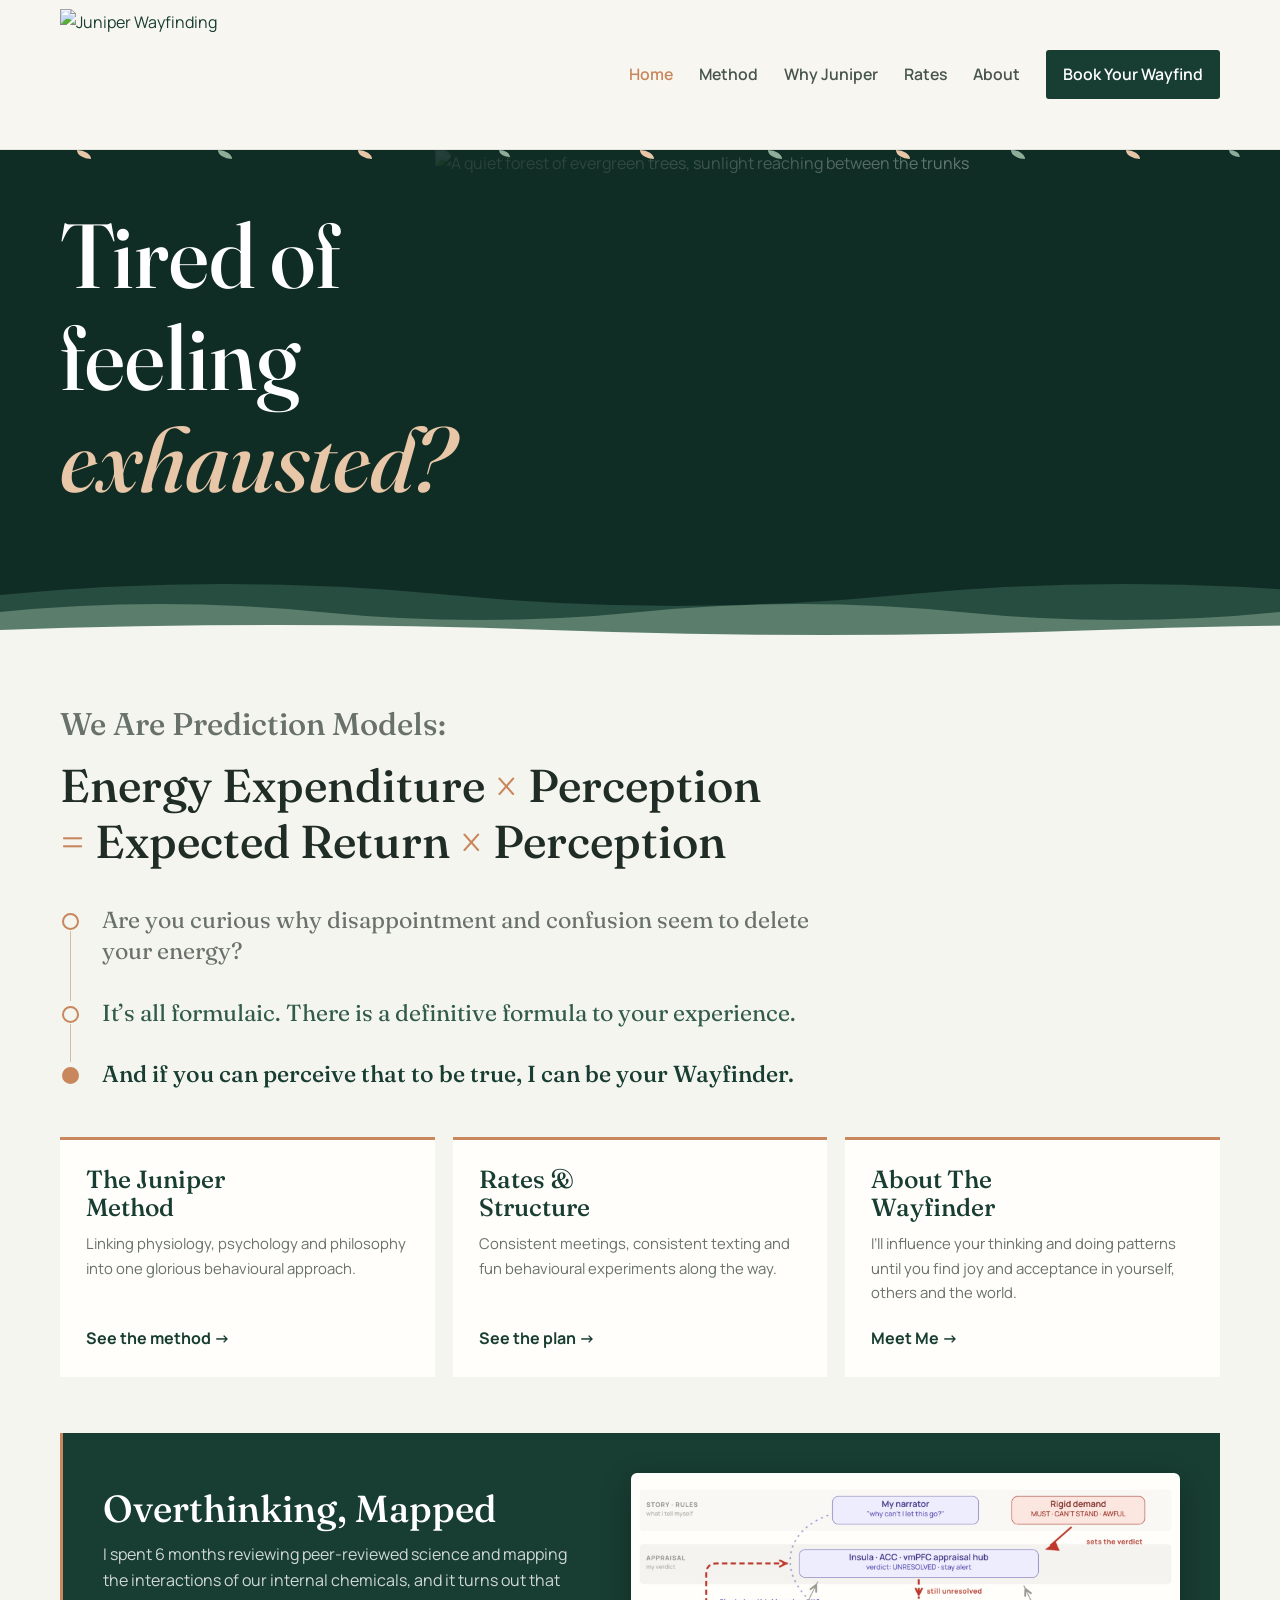
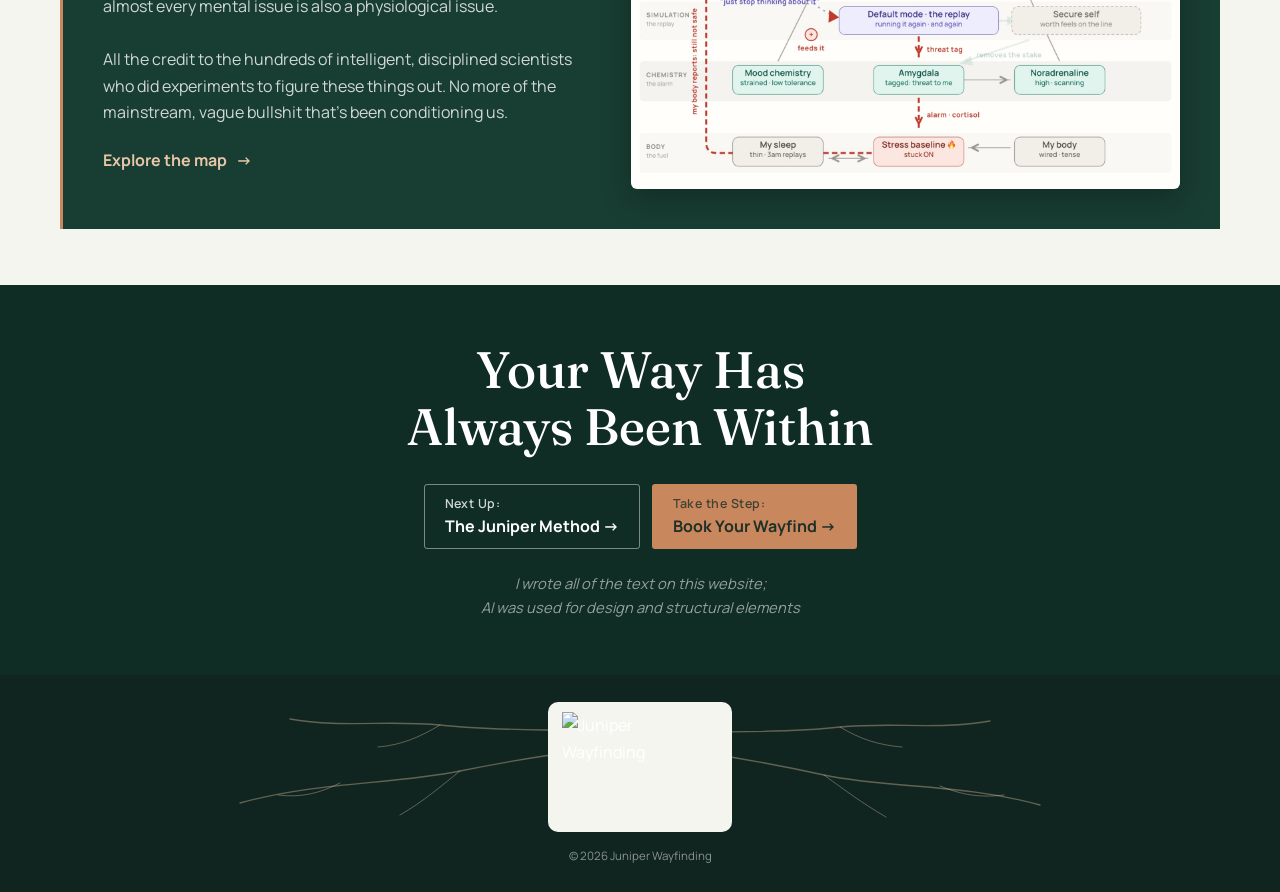
==== commit 506dd926: "Rewrite home intro as sequential formula Co-Authored-By: Claude Opus 5.5 <noreply@anthropic.com>" ====
--- a/index.html
+++ b/index.html
@@ -26,7 +26,8 @@
 			<div class="hero-leaves" aria-hidden="true"><span class="hl hl-1"><i></i></span><span class="hl hl-2"><i></i></span><span class="hl hl-3"><i></i></span><span class="hl hl-4"><i></i></span><span class="hl hl-5"><i></i></span><span class="hl hl-6"><i></i></span><span class="hl hl-7"><i></i></span><span class="hl hl-8"><i></i></span><span class="hl hl-9"><i></i></span><span class="hl hl-10"><i></i></span></div>
 			<div class="hero-ridge" aria-hidden="true"><div class="ridge ridge-back"></div><div class="ridge ridge-mid"></div><div class="ridge ridge-front"></div></div>
 		</section>
-		<section class="section"><div class="shell"><div class="section-head reveal"><h2>Every Intelligent Creature Follows a Clear Blueprint.</h2><p class="equation-sub">Fuel the body, condition the mind, and find the way forward.</p></div>
+		<section class="section"><div class="shell"><div class="section-head formula-head reveal"><h2><span class="formula-lead">We Are Prediction Models:</span> <span class="formula-side"><span class="formula-part">Energy Expenditure</span> <span class="formula-part"><i>×</i> Perception</span></span> <span class="formula-side"><span class="formula-part"><i>=</i> Expected Return</span> <span class="formula-part"><i>×</i> Perception</span></span></h2></div>
+			<ol class="formula-steps reveal"><li>Are you curious why disappointment and confusion seem to delete your energy?</li><li>It’s all formulaic. There is a definitive formula to your experience.</li><li>And if you can perceive that to be true, I can be your Wayfinder.</li></ol>
 			<div class="home-paths">
 				<a class="path-link reveal" href="method.html"><h3>The Juniper<br>Method</h3><p>Linking physiology, psychology and philosophy into one glorious behavioural approach.</p><span>See the method →</span></a>
 				<a class="path-link reveal" href="rates.html"><h3>Rates &amp;<br>Structure</h3><p>Consistent meetings, consistent texting and fun behavioural experiments along the way.</p><span>See the plan →</span></a>
--- a/site.css
+++ b/site.css
@@ -114,4 +114,12 @@
 .faq .rate-row{padding:15px 0}.faq h3{margin-bottom:3px;font-size:1.1rem}
 .about-continued{margin:clamp(36px,5vw,56px) 0 clamp(28px,4vw,44px)}
 @media(max-width:680px){.about-continued{margin-top:0}}
-.ai-note{margin:0;color:rgb(255 255 255 / 62%);font-size:.8rem;font-style:italic}.closing p.ai-note{max-width:none;margin:22px auto 0;color:rgb(255 255 255 / 55%);font-size:.8rem}
+.ai-note{margin:0;color:rgb(255 255 255 / 62%);font-size:.8rem;font-style:italic}.closing p.ai-note{max-width:none;margin:22px auto 0;color:rgb(255 255 255 / 55%);font-size:.92rem}
+.hero-cst{position:absolute;top:100%;left:0;margin-top:12px;overflow:visible;pointer-events:none}
+@media(max-width:680px){.hero-cst{position:static;display:block;margin:14px 0 -10px}}
+.formula-head{max-width:none;margin-bottom:34px}.formula-head h2{margin-bottom:0;font-size:clamp(1.75rem,3.6vw,3rem);line-height:1.22}.formula-lead{display:block;margin-bottom:14px;color:var(--muted);font-size:.68em}.formula-side{display:block}.formula-part{display:inline-block;opacity:0;transform:translateY(10px);transition:opacity .6s,transform .6s}.formula-part i{color:var(--orange);font-style:normal}
+.formula-head.is-visible .formula-part{opacity:1;transform:none}.formula-head.is-visible .formula-side:nth-of-type(2) .formula-part{transition-delay:.35s}.formula-head.is-visible .formula-side:nth-of-type(2) .formula-part+.formula-part{transition-delay:.65s}.formula-head.is-visible .formula-side:nth-of-type(3) .formula-part{transition-delay:.95s}.formula-head.is-visible .formula-side:nth-of-type(3) .formula-part+.formula-part{transition-delay:1.25s}
+.formula-steps{max-width:780px;margin:0 0 calc(var(--space) * .85);padding:0;list-style:none}.formula-steps li{position:relative;padding:0 0 30px 42px;color:var(--muted);font-family:var(--serif);font-size:clamp(1.2rem,1.9vw,1.45rem);line-height:1.35;opacity:0;transform:translateY(10px);transition:opacity .7s,transform .7s}.formula-steps li:nth-child(2){color:var(--green)}.formula-steps li:last-child{padding-bottom:0;color:var(--forest);font-weight:500}
+.formula-steps li::before{position:absolute;top:.4em;left:2px;width:13px;height:13px;border:2px solid var(--orange);border-radius:50%;background:var(--paper);content:""}.formula-steps li:last-child::before{background:var(--orange)}.formula-steps li:not(:last-child)::after{position:absolute;top:calc(.4em + 18px);bottom:calc(-.4em + 5px);left:9.75px;width:1.5px;background:var(--orange);opacity:.55;transform:scaleY(0);transform-origin:top;transition:transform .7s ease-out;content:""}
+.formula-steps.is-visible li{opacity:1;transform:none}.formula-steps.is-visible li::after{transform:scaleY(1)}.formula-steps.is-visible li:nth-child(1){transition-delay:1.4s}.formula-steps.is-visible li:nth-child(1)::after{transition-delay:2s}.formula-steps.is-visible li:nth-child(2){transition-delay:2.4s}.formula-steps.is-visible li:nth-child(2)::after{transition-delay:3s}.formula-steps.is-visible li:nth-child(3){transition-delay:3.4s}
+@media(prefers-reduced-motion:reduce){.formula-part,.formula-steps li,.formula-steps li::after{opacity:1;transform:none;transition:none!important}.formula-steps li::after{opacity:.55}}
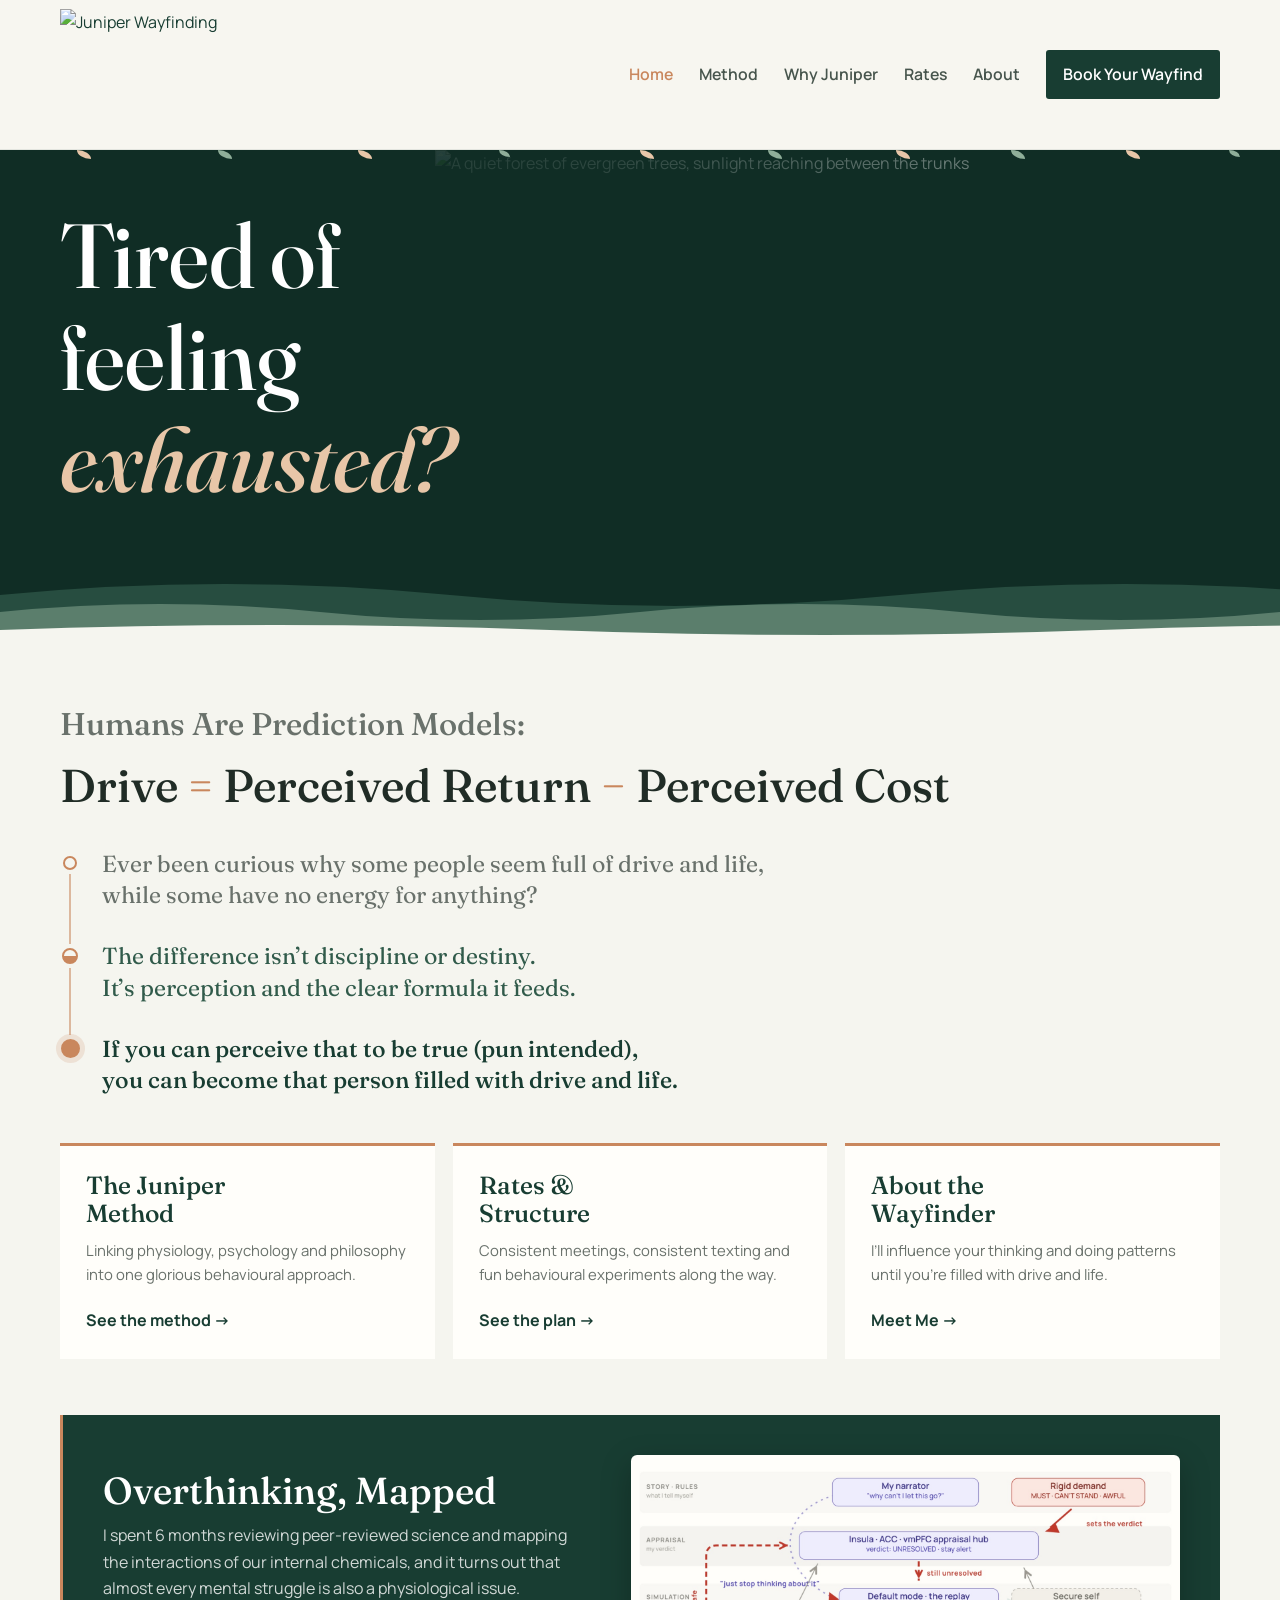
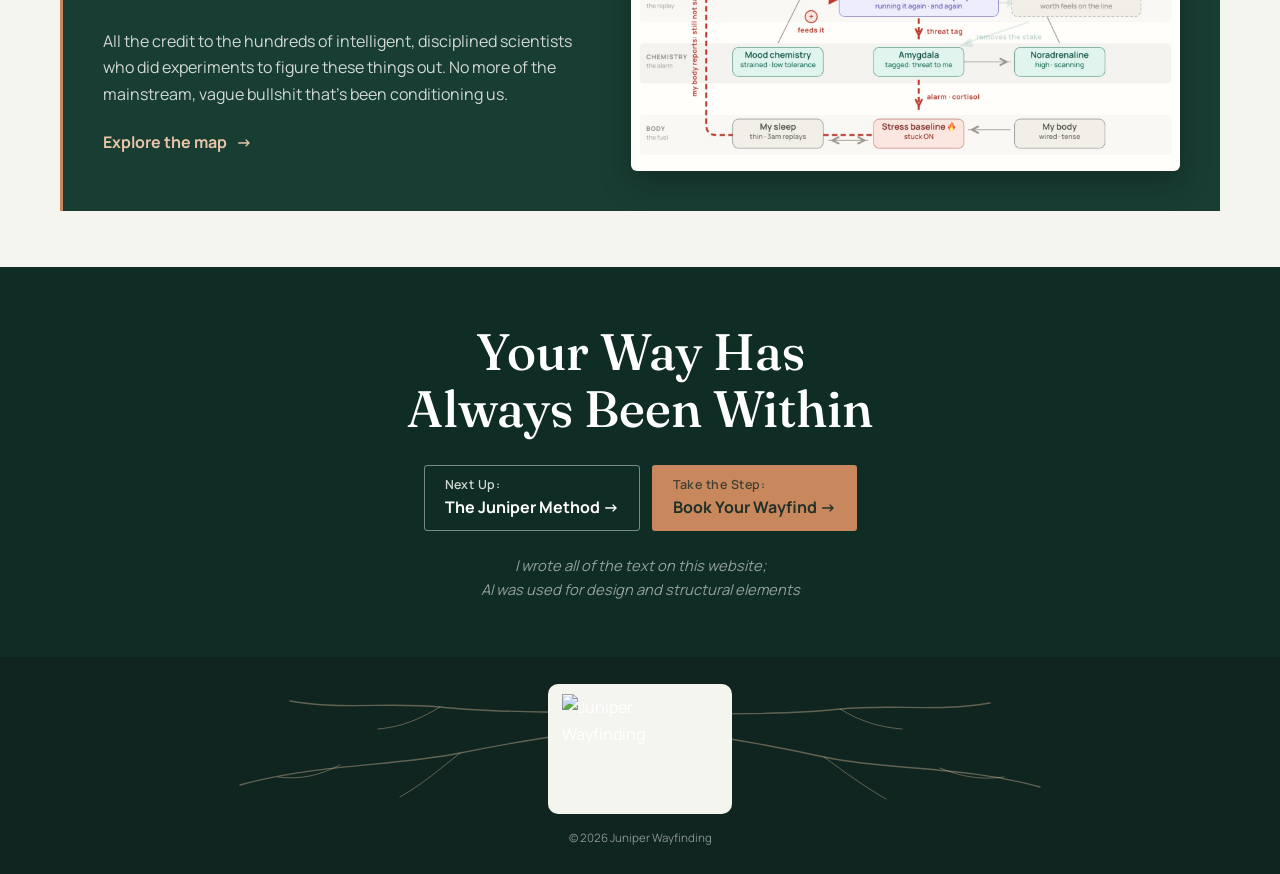
==== commit acea4aa0: "Align wording across pages around the prediction formula Home intro steps and formula, Method intro " ====
--- a/index.html
+++ b/index.html
@@ -2,10 +2,10 @@
 <html lang="en">
 <head>
 	<meta charset="utf-8"><meta name="viewport" content="width=device-width, initial-scale=1"><meta name="theme-color" content="#183d32">
-	<meta name="description" content="Juniper Wayfinding offers therapy by video and phone that brings together physiology, psychology and philosophy to steady your body, untangle your mind and grow a secure sense of worth and direction. Tired of feeling exhausted, confused or hopeless? Start with a free 23-minute call.">
-	<title>Juniper Wayfinding | Therapy for Body, Mind &amp; Meaning</title>
+	<meta name="description" content="Humans are prediction models: Drive = Perceived Return − Perceived Cost. Juniper Wayfinding is therapy by video or phone that works with your body, mind, and worth and direction. Start with a free 23-minute Wayfind.">
+	<title>Juniper Wayfinding | Therapy for Body, Mind, Worth &amp; Direction</title>
 	<link rel="icon" href="favicon.svg" type="image/svg+xml"><link rel="icon" href="favicon-32.png" sizes="32x32" type="image/png"><link rel="apple-touch-icon" href="apple-touch-icon.png">
-	<meta property="og:type" content="website"><meta property="og:site_name" content="Juniper Wayfinding"><meta property="og:title" content="Juniper Wayfinding | Therapy for Body, Mind &amp; Meaning"><meta property="og:description" content="Whole-person therapy for body, mind and worth, by video or phone. Start with a free 23-minute call."><meta property="og:url" content="https://juniperwayfinding.ca/"><meta property="og:image" content="https://juniperwayfinding.ca/og-image.png"><meta property="og:image:width" content="1200"><meta property="og:image:height" content="630"><meta property="og:image:alt" content="Juniper Wayfinding logo"><meta name="twitter:card" content="summary_large_image">
+	<meta property="og:type" content="website"><meta property="og:site_name" content="Juniper Wayfinding"><meta property="og:title" content="Juniper Wayfinding | Therapy for Body, Mind, Worth &amp; Direction"><meta property="og:description" content="Humans are prediction models: Drive = Perceived Return − Perceived Cost. Juniper Wayfinding is therapy by video or phone that works with your body, mind, and worth and direction. Start with a free 23-minute Wayfind."><meta property="og:url" content="https://juniperwayfinding.ca/"><meta property="og:image" content="https://juniperwayfinding.ca/og-image.png"><meta property="og:image:width" content="1200"><meta property="og:image:height" content="630"><meta property="og:image:alt" content="Juniper Wayfinding logo"><meta name="twitter:card" content="summary_large_image">
 	<link rel="preconnect" href="https://fonts.googleapis.com"><link rel="preconnect" href="https://fonts.gstatic.com" crossorigin>
 	<link href="https://fonts.googleapis.com/css2?family=Fraunces:ital,opsz,wght@0,9..144,400;0,9..144,500;0,9..144,600;1,9..144,400;1,9..144,500&family=Manrope:wght@400;500;600;700&display=swap" rel="stylesheet"><link rel="stylesheet" href="site.css">
 </head>
@@ -26,15 +26,15 @@
 			<div class="hero-leaves" aria-hidden="true"><span class="hl hl-1"><i></i></span><span class="hl hl-2"><i></i></span><span class="hl hl-3"><i></i></span><span class="hl hl-4"><i></i></span><span class="hl hl-5"><i></i></span><span class="hl hl-6"><i></i></span><span class="hl hl-7"><i></i></span><span class="hl hl-8"><i></i></span><span class="hl hl-9"><i></i></span><span class="hl hl-10"><i></i></span></div>
 			<div class="hero-ridge" aria-hidden="true"><div class="ridge ridge-back"></div><div class="ridge ridge-mid"></div><div class="ridge ridge-front"></div></div>
 		</section>
-		<section class="section"><div class="shell"><div class="section-head formula-head reveal"><h2><span class="formula-lead">We Are Prediction Models:</span> <span class="formula-side"><span class="formula-part">Energy Expenditure</span> <span class="formula-part"><i>×</i> Perception</span></span> <span class="formula-side"><span class="formula-part"><i>=</i> Expected Return</span> <span class="formula-part"><i>×</i> Perception</span></span></h2></div>
-			<ol class="formula-steps reveal"><li>Are you curious why disappointment and confusion seem to delete your energy?</li><li>It’s all formulaic. There is a definitive formula to your experience.</li><li>And if you can perceive that to be true, I can be your Wayfinder.</li></ol>
+		<section class="section"><div class="shell"><div class="section-head formula-head reveal"><h2><span class="formula-lead">Humans Are Prediction Models:</span> <span class="formula-side"><span class="formula-part">Drive</span> <span class="formula-part"><i>=</i> Perceived Return</span> <span class="formula-part"><i>−</i> Perceived Cost</span></span></h2></div>
+			<ol class="formula-steps reveal"><li><span>Ever been curious why some people seem full of drive and life,</span> <span>while some have no energy for anything?</span></li><li><span>The difference isn’t discipline or destiny.</span> <span>It’s perception and the clear formula it feeds.</span></li><li><span>If you can perceive that to be true (pun intended),</span> <span>you can become that person filled with drive and life.</span></li></ol>
 			<div class="home-paths">
 				<a class="path-link reveal" href="method.html"><h3>The Juniper<br>Method</h3><p>Linking physiology, psychology and philosophy into one glorious behavioural approach.</p><span>See the method →</span></a>
 				<a class="path-link reveal" href="rates.html"><h3>Rates &amp;<br>Structure</h3><p>Consistent meetings, consistent texting and fun behavioural experiments along the way.</p><span>See the plan →</span></a>
-				<a class="path-link reveal" href="about.html"><h3>About The<br>Wayfinder</h3><p>I’ll influence your thinking and doing patterns until you find joy and acceptance in yourself, others and the world.</p><span>Meet Me →</span></a>
+				<a class="path-link reveal" href="about.html"><h3>About the<br>Wayfinder</h3><p>I’ll influence your thinking and doing patterns until you’re filled with drive and life.</p><span>Meet Me →</span></a>
 			</div>
 		</div></section>
-		<section class="proof"><div class="shell"><a class="proof-card reveal" href="ruminate.html"><div><h2>Overthinking, Mapped</h2><p>I spent 6 months reviewing peer-reviewed science and mapping the interactions of our internal chemicals, and it turns out that almost every mental issue is also a physiological issue.<br><br>All the credit to the hundreds of intelligent, disciplined scientists who did experiments to figure these things out. No more of the mainstream, vague bullshit that's been conditioning us.</p><span class="proof-cta">Explore the map <span aria-hidden="true">→</span></span></div><figure class="proof-visual"><img src="model-preview.jpg" width="1600" height="900" loading="lazy" alt="Demetri’s overthinking map: a red loop running from the appraisal hub through the replay, amygdala and stress baseline, then back up through the body."></figure></a></div></section>
+		<section class="proof"><div class="shell"><a class="proof-card reveal" href="ruminate.html"><div><h2>Overthinking, Mapped</h2><p>I spent 6 months reviewing peer-reviewed science and mapping the interactions of our internal chemicals, and it turns out that almost every mental struggle is also a physiological issue.<br><br>All the credit to the hundreds of intelligent, disciplined scientists who did experiments to figure these things out. No more of the mainstream, vague bullshit that's been conditioning us.</p><span class="proof-cta">Explore the map <span aria-hidden="true">→</span></span></div><figure class="proof-visual"><img src="model-preview.jpg" width="1600" height="900" loading="lazy" alt="Demetri’s overthinking map: a red loop running from the appraisal hub through the replay, amygdala and stress baseline, then back up through the body."></figure></a></div></section>
 		<section class="closing closing-leaves"><div class="leaf-fall-zone" aria-hidden="true"><span class="leaf leaf-1"></span><span class="leaf leaf-2"></span><span class="leaf leaf-3"></span><span class="leaf leaf-4"></span><span class="leaf leaf-5"></span><span class="leaf leaf-6"></span></div><div class="shell"><h2>Your Way Has Always Been Within</h2><div class="actions" style="justify-content:center"><a class="button button-quiet" href="method.html"><span class="button-lines"><span class="button-kicker">Next Up:</span><span>The Juniper Method&nbsp;<span aria-hidden="true">→</span></span></span></a><a class="button button-shine" href="booking.html"><span class="button-lines"><span class="button-kicker">Take the Step:</span><span>Book Your Wayfind&nbsp;<span aria-hidden="true">→</span></span></span></a></div><p class="ai-note">I wrote all of the text on this website;<br>AI was used for design and structural elements</p></div></section>
 	</main>
 	<footer class="footer"><svg class="footer-roots" viewBox="0 0 1200 150" preserveAspectRatio="xMidYMin slice" aria-hidden="true"><path class="fr-1" pathLength="1" d="M600 70C540 74 480 84 420 96C350 110 280 106 200 128"/><path class="fr-1" pathLength="1" d="M600 70C660 76 720 86 784 100C850 114 920 108 1000 130"/><path class="fr-2" pathLength="1" d="M600 60C540 52 470 58 400 50C350 45 300 53 250 44"/><path class="fr-2" pathLength="1" d="M600 60C660 54 730 60 800 52C850 47 900 55 950 46"/><path class="fr-2" pathLength="1" d="M600 84C570 102 548 118 516 142"/><path class="fr-2" pathLength="1" d="M600 84C630 104 658 122 690 146"/><path class="fr-3" pathLength="1" d="M420 96C400 112 384 126 360 140"/><path class="fr-3" pathLength="1" d="M300 108C280 118 262 123 238 120"/><path class="fr-3" pathLength="1" d="M784 100C806 116 822 128 846 142"/><path class="fr-3" pathLength="1" d="M900 111C922 120 940 123 964 120"/><path class="fr-3" pathLength="1" d="M400 50C380 62 362 70 338 72"/><path class="fr-3" pathLength="1" d="M800 52C820 64 838 70 862 72"/></svg>
--- a/site.css
+++ b/site.css
@@ -118,8 +118,13 @@
 .hero-cst{position:absolute;top:100%;left:0;margin-top:12px;overflow:visible;pointer-events:none}
 @media(max-width:680px){.hero-cst{position:static;display:block;margin:14px 0 -10px}}
 .formula-head{max-width:none;margin-bottom:34px}.formula-head h2{margin-bottom:0;font-size:clamp(1.75rem,3.6vw,3rem);line-height:1.22}.formula-lead{display:block;margin-bottom:14px;color:var(--muted);font-size:.68em}.formula-side{display:block}.formula-part{display:inline-block;opacity:0;transform:translateY(10px);transition:opacity .6s,transform .6s}.formula-part i{color:var(--orange);font-style:normal}
-.formula-head.is-visible .formula-part{opacity:1;transform:none}.formula-head.is-visible .formula-side:nth-of-type(2) .formula-part{transition-delay:.35s}.formula-head.is-visible .formula-side:nth-of-type(2) .formula-part+.formula-part{transition-delay:.65s}.formula-head.is-visible .formula-side:nth-of-type(3) .formula-part{transition-delay:.95s}.formula-head.is-visible .formula-side:nth-of-type(3) .formula-part+.formula-part{transition-delay:1.25s}
-.formula-steps{max-width:780px;margin:0 0 calc(var(--space) * .85);padding:0;list-style:none}.formula-steps li{position:relative;padding:0 0 30px 42px;color:var(--muted);font-family:var(--serif);font-size:clamp(1.2rem,1.9vw,1.45rem);line-height:1.35;opacity:0;transform:translateY(10px);transition:opacity .7s,transform .7s}.formula-steps li:nth-child(2){color:var(--green)}.formula-steps li:last-child{padding-bottom:0;color:var(--forest);font-weight:500}
-.formula-steps li::before{position:absolute;top:.4em;left:2px;width:13px;height:13px;border:2px solid var(--orange);border-radius:50%;background:var(--paper);content:""}.formula-steps li:last-child::before{background:var(--orange)}.formula-steps li:not(:last-child)::after{position:absolute;top:calc(.4em + 18px);bottom:calc(-.4em + 5px);left:9.75px;width:1.5px;background:var(--orange);opacity:.55;transform:scaleY(0);transform-origin:top;transition:transform .7s ease-out;content:""}
+.formula-head.is-visible .formula-part{opacity:1;transform:none}.formula-head.is-visible .formula-part:nth-child(1){transition-delay:.35s}.formula-head.is-visible .formula-part:nth-child(2){transition-delay:.7s}.formula-head.is-visible .formula-part:nth-child(3){transition-delay:1.05s}
+.formula-steps{max-width:880px;margin:0 0 calc(var(--space) * .85);padding:0;list-style:none}.formula-steps li{position:relative;padding:0 0 30px 42px;color:var(--muted);font-family:var(--serif);font-size:clamp(1.2rem,1.9vw,1.45rem);line-height:1.35;opacity:0;transform:translateY(10px);transition:opacity .7s,transform .7s}.formula-steps li:nth-child(2){color:var(--green)}.formula-steps li:last-child{padding-bottom:0;color:var(--forest);font-weight:500}
+.formula-steps li::before{--dot:14px;position:absolute;top:calc(.675em - var(--dot) / 2);left:calc(10px - var(--dot) / 2);box-sizing:border-box;width:var(--dot);height:var(--dot);border:2px solid var(--orange);border-radius:50%;background:var(--paper);content:""}.formula-steps li:nth-child(2)::before{--dot:16px;background:linear-gradient(to top,var(--orange) 50%,var(--paper) 50%)}.formula-steps li:last-child::before{--dot:19px;background:var(--orange);box-shadow:0 0 0 5px rgb(201 135 93 / 18%)}.formula-steps li:not(:last-child)::after{position:absolute;top:calc(.675em + 11px);bottom:calc(12px - .675em);left:9.25px;width:1.5px;background:var(--orange);opacity:.55;transform:scaleY(0);transform-origin:top;transition:transform .7s ease-out;content:""}
 .formula-steps.is-visible li{opacity:1;transform:none}.formula-steps.is-visible li::after{transform:scaleY(1)}.formula-steps.is-visible li:nth-child(1){transition-delay:1.4s}.formula-steps.is-visible li:nth-child(1)::after{transition-delay:2s}.formula-steps.is-visible li:nth-child(2){transition-delay:2.4s}.formula-steps.is-visible li:nth-child(2)::after{transition-delay:3s}.formula-steps.is-visible li:nth-child(3){transition-delay:3.4s}
 @media(prefers-reduced-motion:reduce){.formula-part,.formula-steps li,.formula-steps li::after{opacity:1;transform:none;transition:none!important}.formula-steps li::after{opacity:.55}}
+.formula-steps li:nth-child(2)::after{top:calc(.675em + 12px);bottom:calc(13.5px - .675em)}.formula-steps:not(.bridge-steps) li>span{display:block}@media(max-width:680px){.formula-steps:not(.bridge-steps) li>span{display:inline}}
+.bridge-steps{max-width:780px;margin:calc(var(--space) * .3) auto calc(var(--space) * .7)}.bridge-steps li{font-size:clamp(1.1rem,1.6vw,1.25rem);line-height:1.55}.bridge-steps li::before{top:calc(.775em - var(--dot) / 2)}.bridge-steps li:not(:last-child)::after{top:calc(.775em + 11px);bottom:calc(12px - .775em)}.bridge-steps li:nth-child(2)::after{top:calc(.775em + 12px);bottom:calc(13.5px - .775em)}
+.bridge-steps.is-visible li:nth-child(1){transition-delay:0s}.bridge-steps.is-visible li:nth-child(1)::after{transition-delay:.6s}.bridge-steps.is-visible li:nth-child(2){transition-delay:1s}.bridge-steps.is-visible li:nth-child(2)::after{transition-delay:1.6s}.bridge-steps.is-visible li:nth-child(3){transition-delay:2s}
+.bridge-steps li>p{margin:0}.formula-block{display:grid;gap:10px;margin:18px 0 4px;padding:20px 24px;border-left:3px solid var(--orange);background:var(--white);color:var(--forest);font-size:clamp(1.05rem,1.5vw,1.2rem);line-height:1.4}.fb-row{display:grid;grid-template-columns:5.2em 1fr;gap:12px;align-items:baseline}.formula-block dt{font-weight:600}.formula-block dd{display:flex;margin:0}.formula-block dd i{flex:none}.formula-block dd i{margin-right:.35em;color:var(--orange);font-style:normal}.formula-block sup{font-size:.62em;line-height:0}.formula-block .nw{white-space:nowrap}
+@media(max-width:680px){.formula-block{padding:16px 14px;font-size:.98rem}.fb-row{grid-template-columns:4.6em 1fr;gap:6px}}
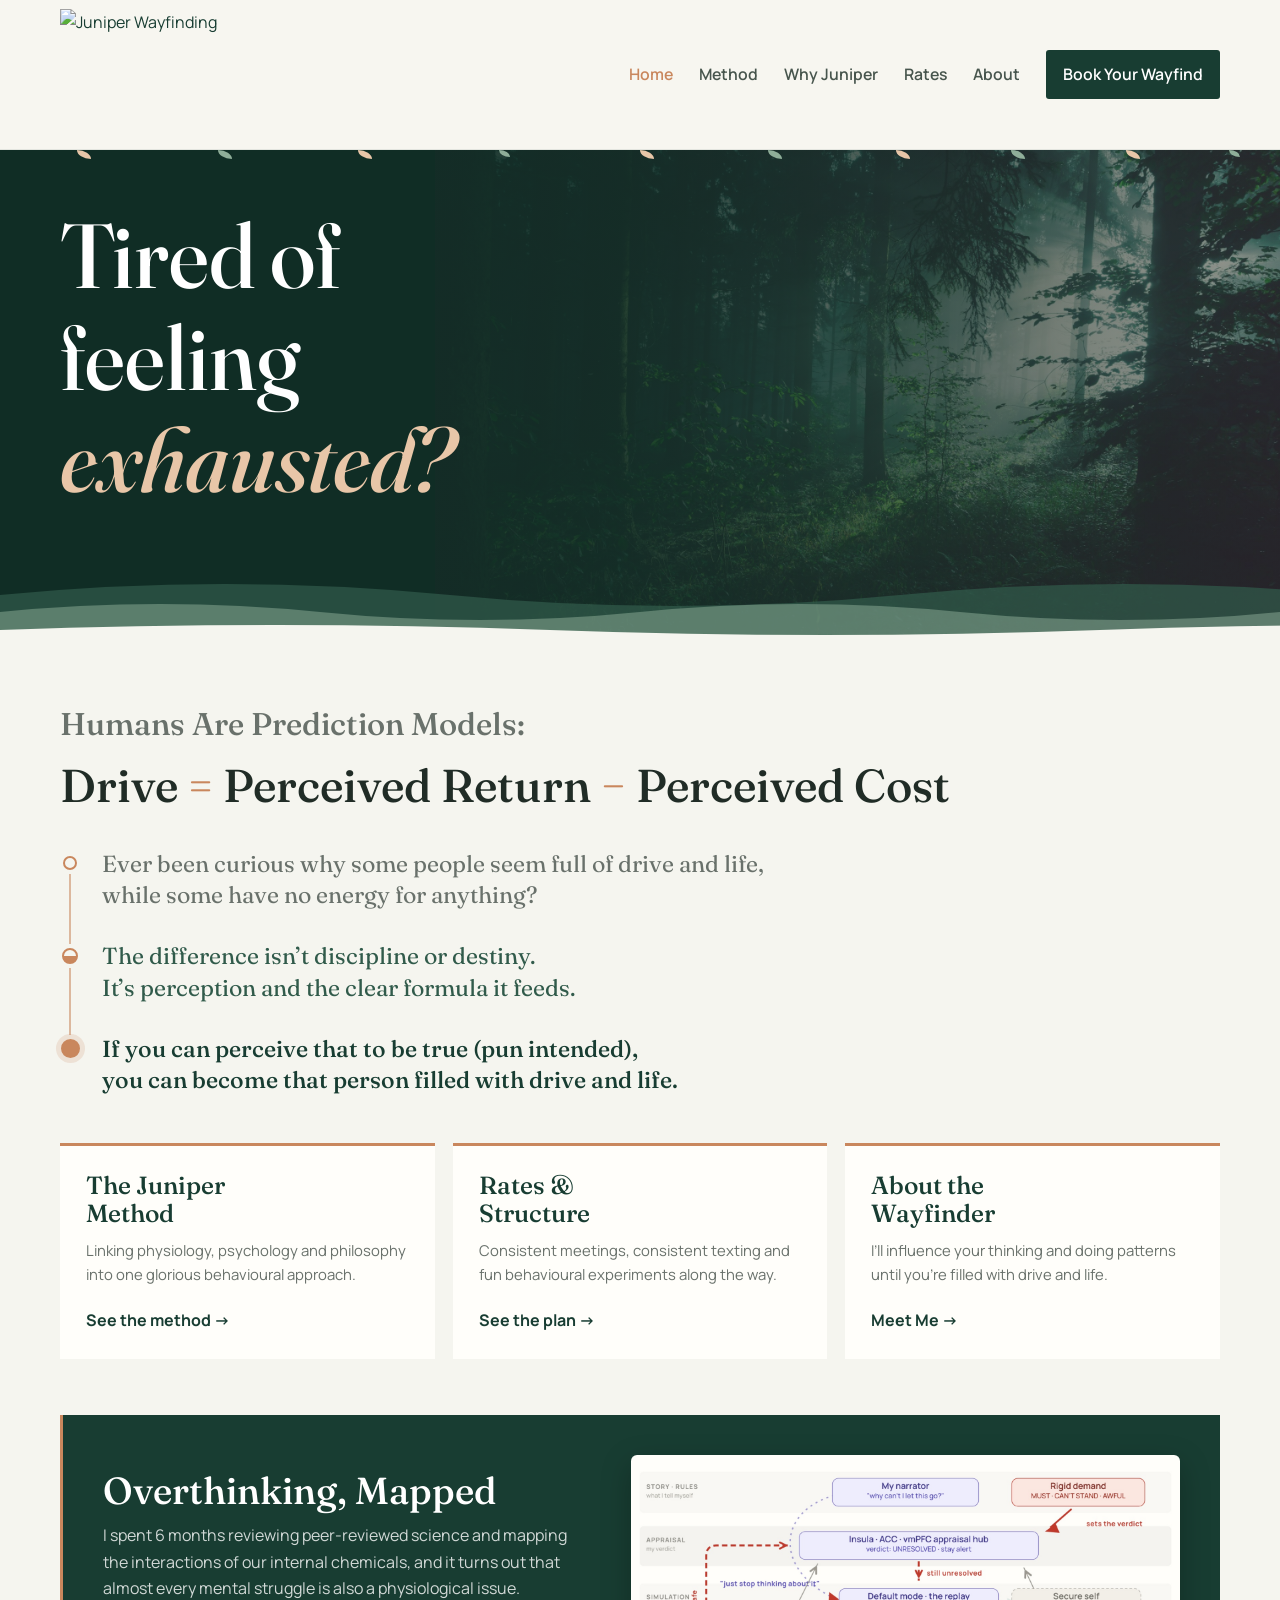
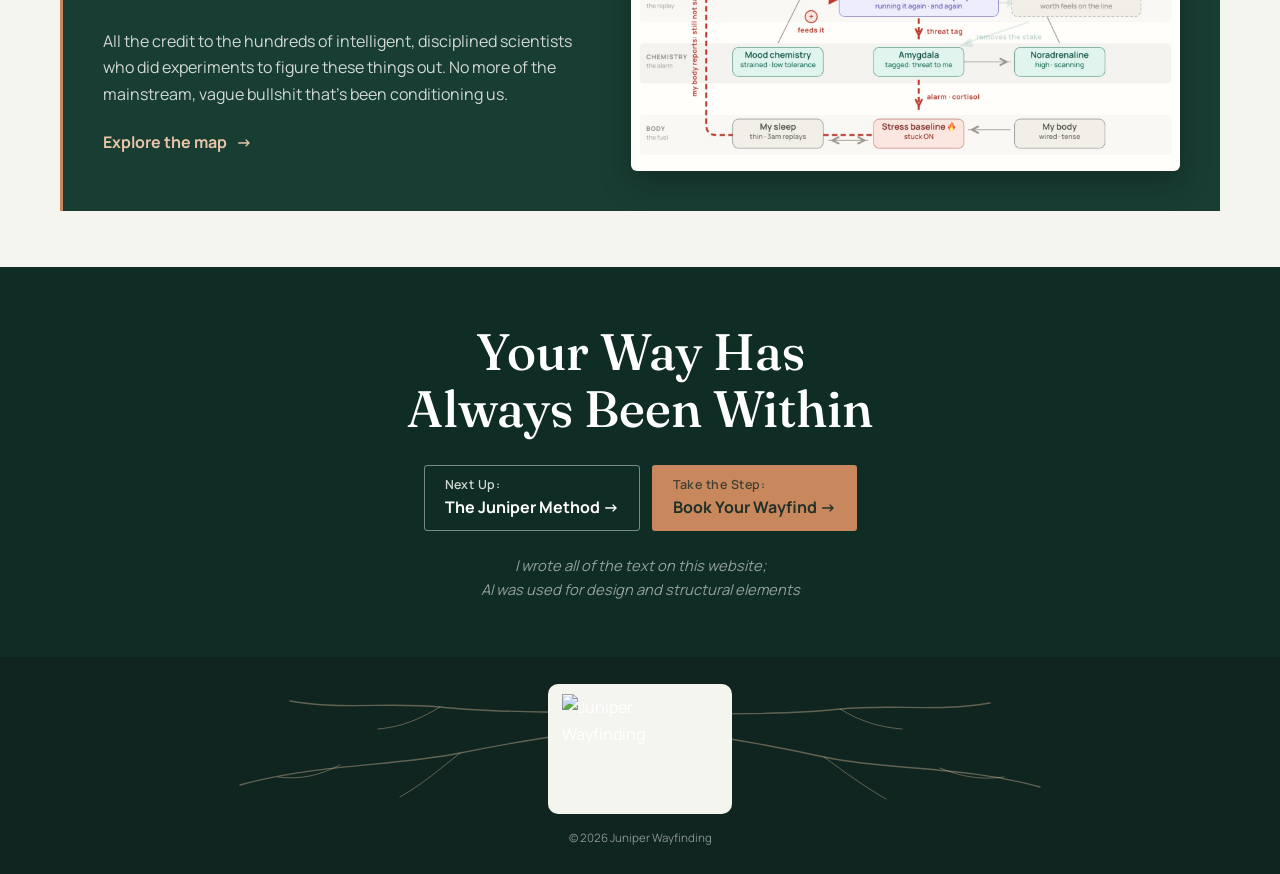
==== commit bfa337e7: "Host hero photos locally instead of hotlinking Unsplash Co-Authored-By: Claude Opus 5.5 <noreply@ant" ====
--- a/index.html
+++ b/index.html
@@ -2,10 +2,10 @@
 <html lang="en">
 <head>
 	<meta charset="utf-8"><meta name="viewport" content="width=device-width, initial-scale=1"><meta name="theme-color" content="#183d32">
-	<meta name="description" content="Humans are prediction models: Drive = Perceived Return − Perceived Cost. Juniper Wayfinding is therapy by video or phone that works with your body, mind, and worth and direction. Start with a free 23-minute Wayfind.">
-	<title>Juniper Wayfinding | Therapy for Body, Mind, Worth &amp; Direction</title>
+	<meta name="description" content="Humans are prediction models: Drive = Perceived Return − Perceived Cost. Juniper Wayfinding is therapy by video or phone that works with your body, mind and values. Start with a free 23-minute Wayfind.">
+	<title>Juniper Wayfinding | Therapy for Body, Mind &amp; Values</title>
 	<link rel="icon" href="favicon.svg" type="image/svg+xml"><link rel="icon" href="favicon-32.png" sizes="32x32" type="image/png"><link rel="apple-touch-icon" href="apple-touch-icon.png">
-	<meta property="og:type" content="website"><meta property="og:site_name" content="Juniper Wayfinding"><meta property="og:title" content="Juniper Wayfinding | Therapy for Body, Mind, Worth &amp; Direction"><meta property="og:description" content="Humans are prediction models: Drive = Perceived Return − Perceived Cost. Juniper Wayfinding is therapy by video or phone that works with your body, mind, and worth and direction. Start with a free 23-minute Wayfind."><meta property="og:url" content="https://juniperwayfinding.ca/"><meta property="og:image" content="https://juniperwayfinding.ca/og-image.png"><meta property="og:image:width" content="1200"><meta property="og:image:height" content="630"><meta property="og:image:alt" content="Juniper Wayfinding logo"><meta name="twitter:card" content="summary_large_image">
+	<meta property="og:type" content="website"><meta property="og:site_name" content="Juniper Wayfinding"><meta property="og:title" content="Juniper Wayfinding | Therapy for Body, Mind &amp; Values"><meta property="og:description" content="Humans are prediction models: Drive = Perceived Return − Perceived Cost. Juniper Wayfinding is therapy by video or phone that works with your body, mind and values. Start with a free 23-minute Wayfind."><meta property="og:url" content="https://juniperwayfinding.ca/"><meta property="og:image" content="https://juniperwayfinding.ca/og-image.png"><meta property="og:image:width" content="1200"><meta property="og:image:height" content="630"><meta property="og:image:alt" content="Juniper Wayfinding logo"><meta name="twitter:card" content="summary_large_image">
 	<link rel="preconnect" href="https://fonts.googleapis.com"><link rel="preconnect" href="https://fonts.gstatic.com" crossorigin>
 	<link href="https://fonts.googleapis.com/css2?family=Fraunces:ital,opsz,wght@0,9..144,400;0,9..144,500;0,9..144,600;1,9..144,400;1,9..144,500&family=Manrope:wght@400;500;600;700&display=swap" rel="stylesheet"><link rel="stylesheet" href="site.css">
 </head>
@@ -17,10 +17,10 @@
 	</nav></header>
 	<main>
 		<section class="hero" aria-labelledby="hero-title">
-			<img class="hero-image" src="https://images.unsplash.com/photo-1448375240586-882707db888b?auto=format&fit=crop&w=2000&q=85" alt="A quiet forest of evergreen trees, sunlight reaching between the trunks" fetchpriority="high">
+			<img class="hero-image" src="hero-home.jpg" alt="A quiet forest of evergreen trees, sunlight reaching between the trunks" fetchpriority="high">
 			<div class="hero-inner shell">
 				<div class="hero-copy">
-										<h1 id="hero-title"><span class="sr-only">Tired of feeling exhausted, confused or hopeless?</span><span aria-hidden="true">Tired of<br>feeling<br><em><span class="hero-word">exhausted</span>?</em></span></h1>
+										<h1 id="hero-title"><span class="sr-only">Tired of feeling exhausted, nervous or hopeless?</span><span aria-hidden="true">Tired of<br>feeling<br><em><span class="hero-word">exhausted</span>?</em></span></h1>
 				</div>
 			</div>
 			<div class="hero-leaves" aria-hidden="true"><span class="hl hl-1"><i></i></span><span class="hl hl-2"><i></i></span><span class="hl hl-3"><i></i></span><span class="hl hl-4"><i></i></span><span class="hl hl-5"><i></i></span><span class="hl hl-6"><i></i></span><span class="hl hl-7"><i></i></span><span class="hl hl-8"><i></i></span><span class="hl hl-9"><i></i></span><span class="hl hl-10"><i></i></span></div>
@@ -34,7 +34,7 @@
 				<a class="path-link reveal" href="about.html"><h3>About the<br>Wayfinder</h3><p>I’ll influence your thinking and doing patterns until you’re filled with drive and life.</p><span>Meet Me →</span></a>
 			</div>
 		</div></section>
-		<section class="proof"><div class="shell"><a class="proof-card reveal" href="ruminate.html"><div><h2>Overthinking, Mapped</h2><p>I spent 6 months reviewing peer-reviewed science and mapping the interactions of our internal chemicals, and it turns out that almost every mental struggle is also a physiological issue.<br><br>All the credit to the hundreds of intelligent, disciplined scientists who did experiments to figure these things out. No more of the mainstream, vague bullshit that's been conditioning us.</p><span class="proof-cta">Explore the map <span aria-hidden="true">→</span></span></div><figure class="proof-visual"><img src="model-preview.jpg" width="1600" height="900" loading="lazy" alt="Demetri’s overthinking map: a red loop running from the appraisal hub through the replay, amygdala and stress baseline, then back up through the body."></figure></a></div></section>
+		<section class="proof"><div class="shell"><a class="proof-card reveal" href="ruminate.html"><div><h2>Overthinking, Mapped</h2><p>I spent 6 months reviewing peer-reviewed science and mapping the interactions of our internal chemicals, and it turns out that almost every mental struggle is also a physiological issue.<br><br>All the credit to the hundreds of intelligent, disciplined scientists who did experiments to figure these things out. No more of the mainstream, vague bullshit that’s been conditioning us.</p><span class="proof-cta">Explore the map <span aria-hidden="true">→</span></span></div><figure class="proof-visual"><img src="model-preview.jpg" width="1600" height="900" loading="lazy" alt="Demetri’s overthinking map: a red loop running from the appraisal hub through the replay, amygdala and stress baseline, then back up through the body."></figure></a></div></section>
 		<section class="closing closing-leaves"><div class="leaf-fall-zone" aria-hidden="true"><span class="leaf leaf-1"></span><span class="leaf leaf-2"></span><span class="leaf leaf-3"></span><span class="leaf leaf-4"></span><span class="leaf leaf-5"></span><span class="leaf leaf-6"></span></div><div class="shell"><h2>Your Way Has Always Been Within</h2><div class="actions" style="justify-content:center"><a class="button button-quiet" href="method.html"><span class="button-lines"><span class="button-kicker">Next Up:</span><span>The Juniper Method&nbsp;<span aria-hidden="true">→</span></span></span></a><a class="button button-shine" href="booking.html"><span class="button-lines"><span class="button-kicker">Take the Step:</span><span>Book Your Wayfind&nbsp;<span aria-hidden="true">→</span></span></span></a></div><p class="ai-note">I wrote all of the text on this website;<br>AI was used for design and structural elements</p></div></section>
 	</main>
 	<footer class="footer"><svg class="footer-roots" viewBox="0 0 1200 150" preserveAspectRatio="xMidYMin slice" aria-hidden="true"><path class="fr-1" pathLength="1" d="M600 70C540 74 480 84 420 96C350 110 280 106 200 128"/><path class="fr-1" pathLength="1" d="M600 70C660 76 720 86 784 100C850 114 920 108 1000 130"/><path class="fr-2" pathLength="1" d="M600 60C540 52 470 58 400 50C350 45 300 53 250 44"/><path class="fr-2" pathLength="1" d="M600 60C660 54 730 60 800 52C850 47 900 55 950 46"/><path class="fr-2" pathLength="1" d="M600 84C570 102 548 118 516 142"/><path class="fr-2" pathLength="1" d="M600 84C630 104 658 122 690 146"/><path class="fr-3" pathLength="1" d="M420 96C400 112 384 126 360 140"/><path class="fr-3" pathLength="1" d="M300 108C280 118 262 123 238 120"/><path class="fr-3" pathLength="1" d="M784 100C806 116 822 128 846 142"/><path class="fr-3" pathLength="1" d="M900 111C922 120 940 123 964 120"/><path class="fr-3" pathLength="1" d="M400 50C380 62 362 70 338 72"/><path class="fr-3" pathLength="1" d="M800 52C820 64 838 70 862 72"/></svg>
--- a/site.css
+++ b/site.css
@@ -128,3 +128,8 @@
 .bridge-steps.is-visible li:nth-child(1){transition-delay:0s}.bridge-steps.is-visible li:nth-child(1)::after{transition-delay:.6s}.bridge-steps.is-visible li:nth-child(2){transition-delay:1s}.bridge-steps.is-visible li:nth-child(2)::after{transition-delay:1.6s}.bridge-steps.is-visible li:nth-child(3){transition-delay:2s}
 .bridge-steps li>p{margin:0}.formula-block{display:grid;gap:10px;margin:18px 0 4px;padding:20px 24px;border-left:3px solid var(--orange);background:var(--white);color:var(--forest);font-size:clamp(1.05rem,1.5vw,1.2rem);line-height:1.4}.fb-row{display:grid;grid-template-columns:5.2em 1fr;gap:12px;align-items:baseline}.formula-block dt{font-weight:600}.formula-block dd{display:flex;margin:0}.formula-block dd i{flex:none}.formula-block dd i{margin-right:.35em;color:var(--orange);font-style:normal}.formula-block sup{font-size:.62em;line-height:0}.formula-block .nw{white-space:nowrap}
 @media(max-width:680px){.formula-block{padding:16px 14px;font-size:.98rem}.fb-row{grid-template-columns:4.6em 1fr;gap:6px}}
+.formula-card{margin:18px 0 4px}.formula-card .formula-block{margin:0}.formula-title{padding:12px 24px;border-left:3px solid var(--orange);background:var(--forest);color:rgb(255 255 255 / 88%);font-size:clamp(.98rem,1.4vw,1.1rem);line-height:1.4}.glow-word{color:var(--orange-light);font-style:italic;text-shadow:0 0 10px rgb(232 198 168 / 45%);animation:perception-glow 3.6s ease-in-out infinite}
+@keyframes perception-glow{0%,100%{text-shadow:0 0 6px rgb(232 198 168 / 25%)}50%{text-shadow:0 0 16px rgb(232 198 168 / 80%),0 0 30px rgb(201 135 93 / 45%)}}
+@media(max-width:680px){.formula-title{padding:10px 14px}}
+@media(prefers-reduced-motion:reduce){.glow-word{animation:none}}
+.price .price-cur{margin-left:.1em;font-family:var(--sans);vertical-align:baseline}
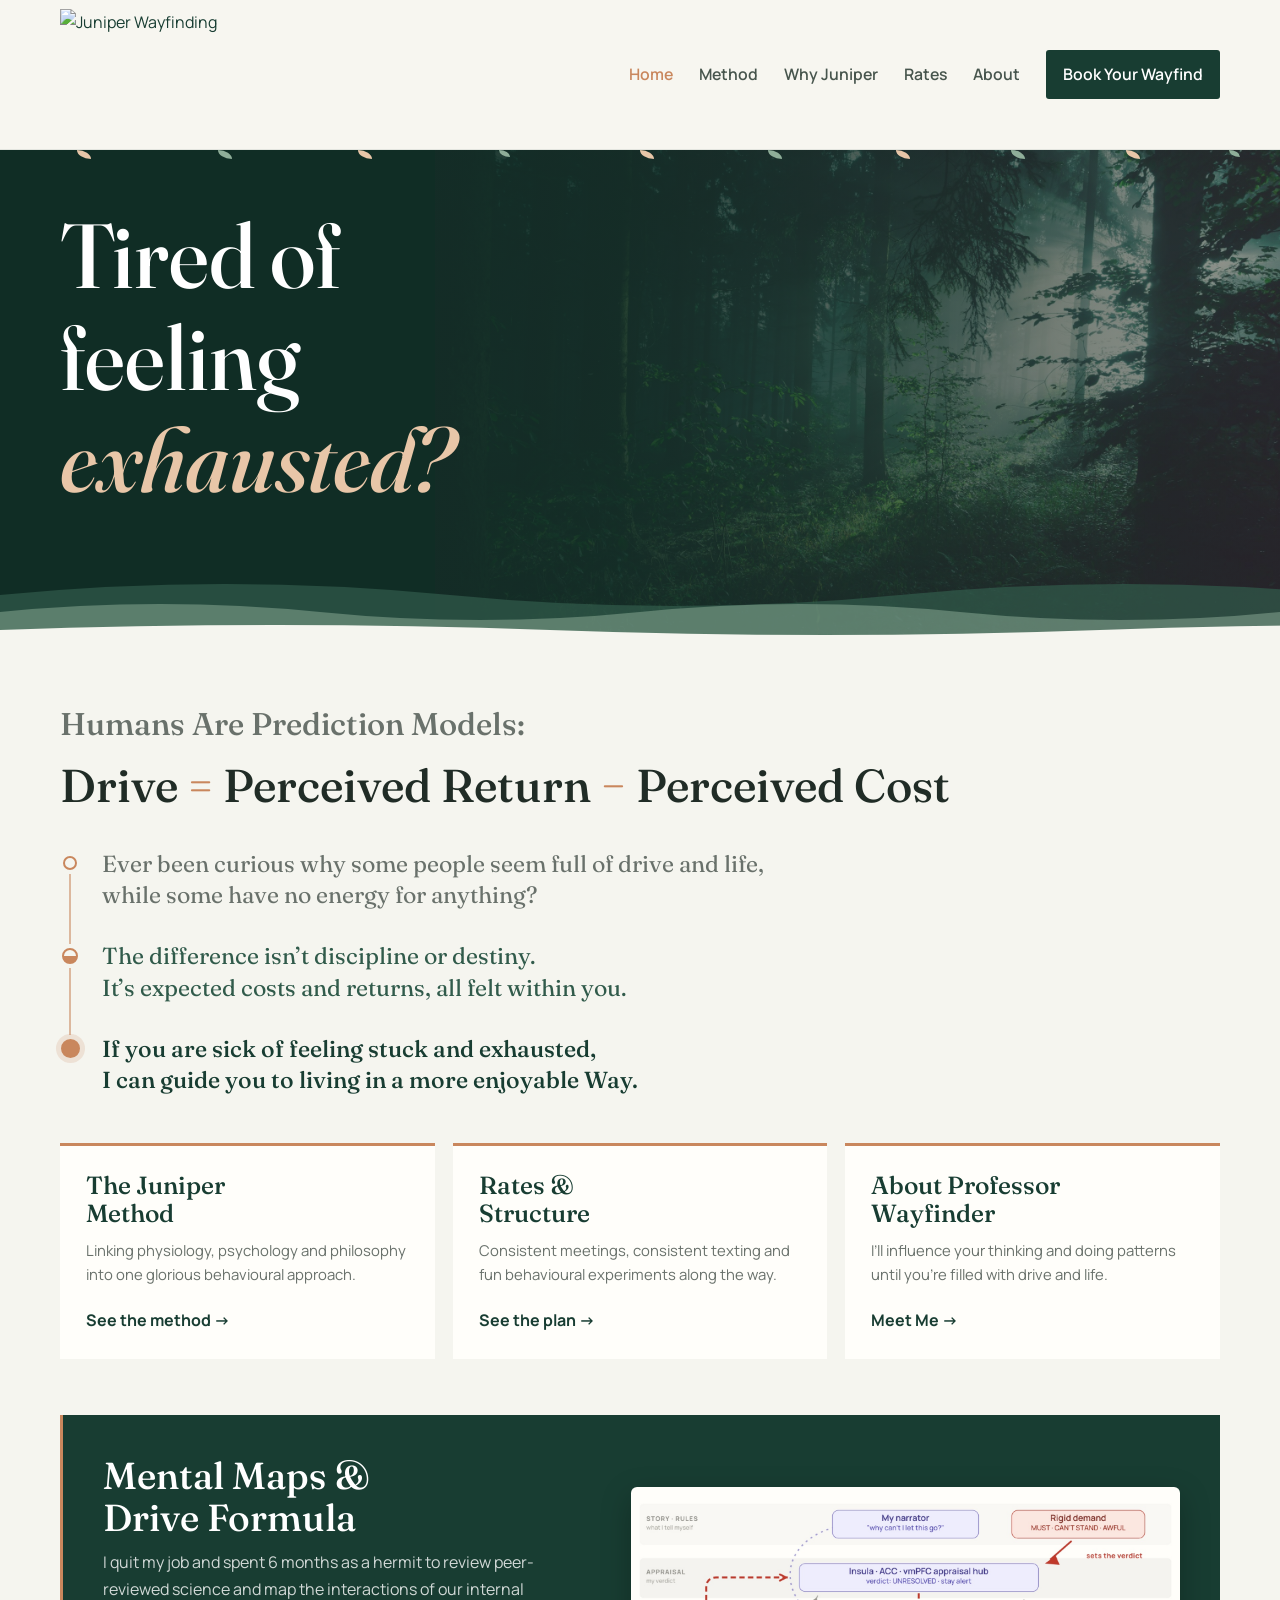
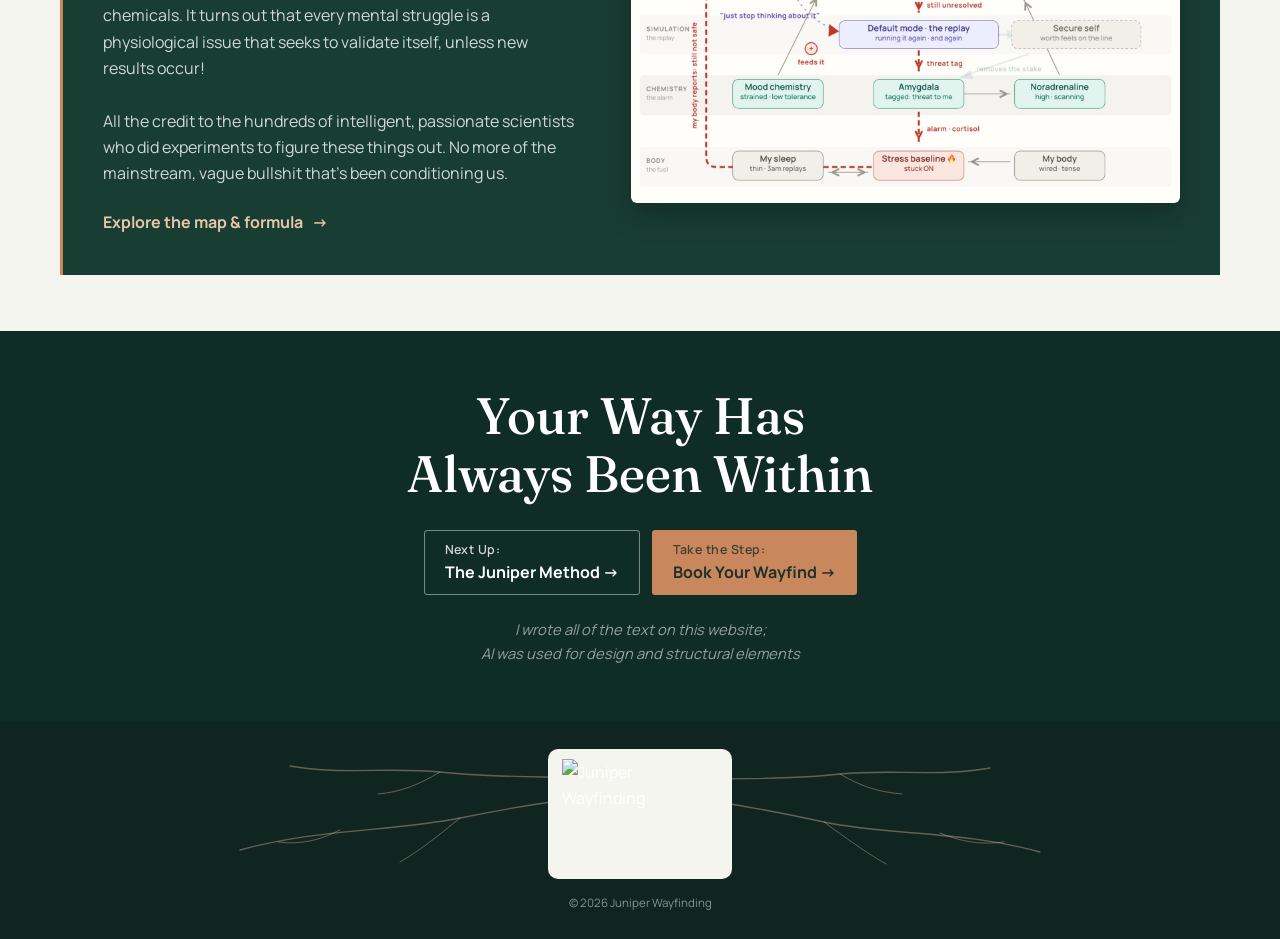
==== commit 50151d4c: "Map and formula page with view toggle, new Method and home copy, Professor Wayfinder naming Co-Autho" ====
--- a/index.html
+++ b/index.html
@@ -27,14 +27,14 @@
 			<div class="hero-ridge" aria-hidden="true"><div class="ridge ridge-back"></div><div class="ridge ridge-mid"></div><div class="ridge ridge-front"></div></div>
 		</section>
 		<section class="section"><div class="shell"><div class="section-head formula-head reveal"><h2><span class="formula-lead">Humans Are Prediction Models:</span> <span class="formula-side"><span class="formula-part">Drive</span> <span class="formula-part"><i>=</i> Perceived Return</span> <span class="formula-part"><i>−</i> Perceived Cost</span></span></h2></div>
-			<ol class="formula-steps reveal"><li><span>Ever been curious why some people seem full of drive and life,</span> <span>while some have no energy for anything?</span></li><li><span>The difference isn’t discipline or destiny.</span> <span>It’s perception and the clear formula it feeds.</span></li><li><span>If you can perceive that to be true (pun intended),</span> <span>you can become that person filled with drive and life.</span></li></ol>
+			<ol class="formula-steps reveal"><li><span>Ever been curious why some people seem full of drive and life,</span> <span>while some have no energy for anything?</span></li><li><span>The difference isn’t discipline or destiny.</span> <span>It’s expected costs and returns, all felt within you.</span></li><li><span>If you are sick of feeling stuck and exhausted,</span> <span>I can guide you to living in a more enjoyable Way.</span></li></ol>
 			<div class="home-paths">
 				<a class="path-link reveal" href="method.html"><h3>The Juniper<br>Method</h3><p>Linking physiology, psychology and philosophy into one glorious behavioural approach.</p><span>See the method →</span></a>
 				<a class="path-link reveal" href="rates.html"><h3>Rates &amp;<br>Structure</h3><p>Consistent meetings, consistent texting and fun behavioural experiments along the way.</p><span>See the plan →</span></a>
-				<a class="path-link reveal" href="about.html"><h3>About the<br>Wayfinder</h3><p>I’ll influence your thinking and doing patterns until you’re filled with drive and life.</p><span>Meet Me →</span></a>
+				<a class="path-link reveal" href="about.html"><h3>About Professor<br>Wayfinder</h3><p>I’ll influence your thinking and doing patterns until you’re filled with drive and life.</p><span>Meet Me →</span></a>
 			</div>
 		</div></section>
-		<section class="proof"><div class="shell"><a class="proof-card reveal" href="ruminate.html"><div><h2>Overthinking, Mapped</h2><p>I spent 6 months reviewing peer-reviewed science and mapping the interactions of our internal chemicals, and it turns out that almost every mental struggle is also a physiological issue.<br><br>All the credit to the hundreds of intelligent, disciplined scientists who did experiments to figure these things out. No more of the mainstream, vague bullshit that’s been conditioning us.</p><span class="proof-cta">Explore the map <span aria-hidden="true">→</span></span></div><figure class="proof-visual"><img src="model-preview.jpg" width="1600" height="900" loading="lazy" alt="Demetri’s overthinking map: a red loop running from the appraisal hub through the replay, amygdala and stress baseline, then back up through the body."></figure></a></div></section>
+		<section class="proof"><div class="shell"><a class="proof-card reveal" href="ruminate.html"><div><h2>Mental Maps &amp;<br>Drive Formula</h2><p>I quit my job and spent 6 months as a hermit to review peer-reviewed science and map the interactions of our internal chemicals. It turns out that every mental struggle is a physiological issue that seeks to validate itself, unless new results occur!<br><br>All the credit to the hundreds of intelligent, passionate scientists who did experiments to figure these things out. No more of the mainstream, vague bullshit that’s been conditioning us.</p><span class="proof-cta">Explore the map &amp; formula <span aria-hidden="true">→</span></span></div><figure class="proof-visual"><img src="model-preview.jpg" width="1600" height="900" loading="lazy" alt="Demetri’s overthinking map: a red loop running from the appraisal hub through the replay, amygdala and stress baseline, then back up through the body."></figure></a></div></section>
 		<section class="closing closing-leaves"><div class="leaf-fall-zone" aria-hidden="true"><span class="leaf leaf-1"></span><span class="leaf leaf-2"></span><span class="leaf leaf-3"></span><span class="leaf leaf-4"></span><span class="leaf leaf-5"></span><span class="leaf leaf-6"></span></div><div class="shell"><h2>Your Way Has Always Been Within</h2><div class="actions" style="justify-content:center"><a class="button button-quiet" href="method.html"><span class="button-lines"><span class="button-kicker">Next Up:</span><span>The Juniper Method&nbsp;<span aria-hidden="true">→</span></span></span></a><a class="button button-shine" href="booking.html"><span class="button-lines"><span class="button-kicker">Take the Step:</span><span>Book Your Wayfind&nbsp;<span aria-hidden="true">→</span></span></span></a></div><p class="ai-note">I wrote all of the text on this website;<br>AI was used for design and structural elements</p></div></section>
 	</main>
 	<footer class="footer"><svg class="footer-roots" viewBox="0 0 1200 150" preserveAspectRatio="xMidYMin slice" aria-hidden="true"><path class="fr-1" pathLength="1" d="M600 70C540 74 480 84 420 96C350 110 280 106 200 128"/><path class="fr-1" pathLength="1" d="M600 70C660 76 720 86 784 100C850 114 920 108 1000 130"/><path class="fr-2" pathLength="1" d="M600 60C540 52 470 58 400 50C350 45 300 53 250 44"/><path class="fr-2" pathLength="1" d="M600 60C660 54 730 60 800 52C850 47 900 55 950 46"/><path class="fr-2" pathLength="1" d="M600 84C570 102 548 118 516 142"/><path class="fr-2" pathLength="1" d="M600 84C630 104 658 122 690 146"/><path class="fr-3" pathLength="1" d="M420 96C400 112 384 126 360 140"/><path class="fr-3" pathLength="1" d="M300 108C280 118 262 123 238 120"/><path class="fr-3" pathLength="1" d="M784 100C806 116 822 128 846 142"/><path class="fr-3" pathLength="1" d="M900 111C922 120 940 123 964 120"/><path class="fr-3" pathLength="1" d="M400 50C380 62 362 70 338 72"/><path class="fr-3" pathLength="1" d="M800 52C820 64 838 70 862 72"/></svg>
--- a/site.css
+++ b/site.css
@@ -133,3 +133,11 @@
 @media(max-width:680px){.formula-title{padding:10px 14px}}
 @media(prefers-reduced-motion:reduce){.glow-word{animation:none}}
 .price .price-cur{margin-left:.1em;font-family:var(--sans);vertical-align:baseline}
+.view-switch{display:flex;flex-wrap:wrap;justify-content:center;gap:10px;margin:0 auto 26px}.view-tab{padding:11px 20px;border:1.5px solid var(--forest);border-radius:999px;background:transparent;color:var(--forest);font-weight:600;font-size:.95rem;cursor:pointer;transition:background .2s,color .2s}.view-tab:hover{background:rgb(24 61 50 / 8%)}.view-tab[aria-selected="true"]{background:var(--forest);color:white}
+.formula-standalone{max-width:780px;margin:0 auto}
+.formula-card{font-family:var(--serif)}
+#view-formula .term-lines{display:grid;gap:16px;max-width:780px;margin:28px auto 0;padding-left:27px;color:var(--green);font-family:var(--serif);font-size:clamp(1.05rem,1.5vw,1.2rem);line-height:1.55}.tl-row{display:grid;grid-template-columns:5.2em 1fr;gap:12px;align-items:baseline}.term-lines dt{color:var(--forest);font-weight:600}.term-lines dd{margin:0}
+@media(max-width:680px){#view-formula .term-lines{padding-left:0;font-size:1rem}.tl-row{grid-template-columns:1fr;gap:2px}}
+.page-hero p.hero-point+p.hero-point{margin-top:10px}.hero-point strong{color:white;font-weight:600}
+.nowrap{white-space:nowrap}
+.view-title{margin:0 0 18px;color:var(--forest);font-size:clamp(1.7rem,3.2vw,2.4rem);text-align:center}
